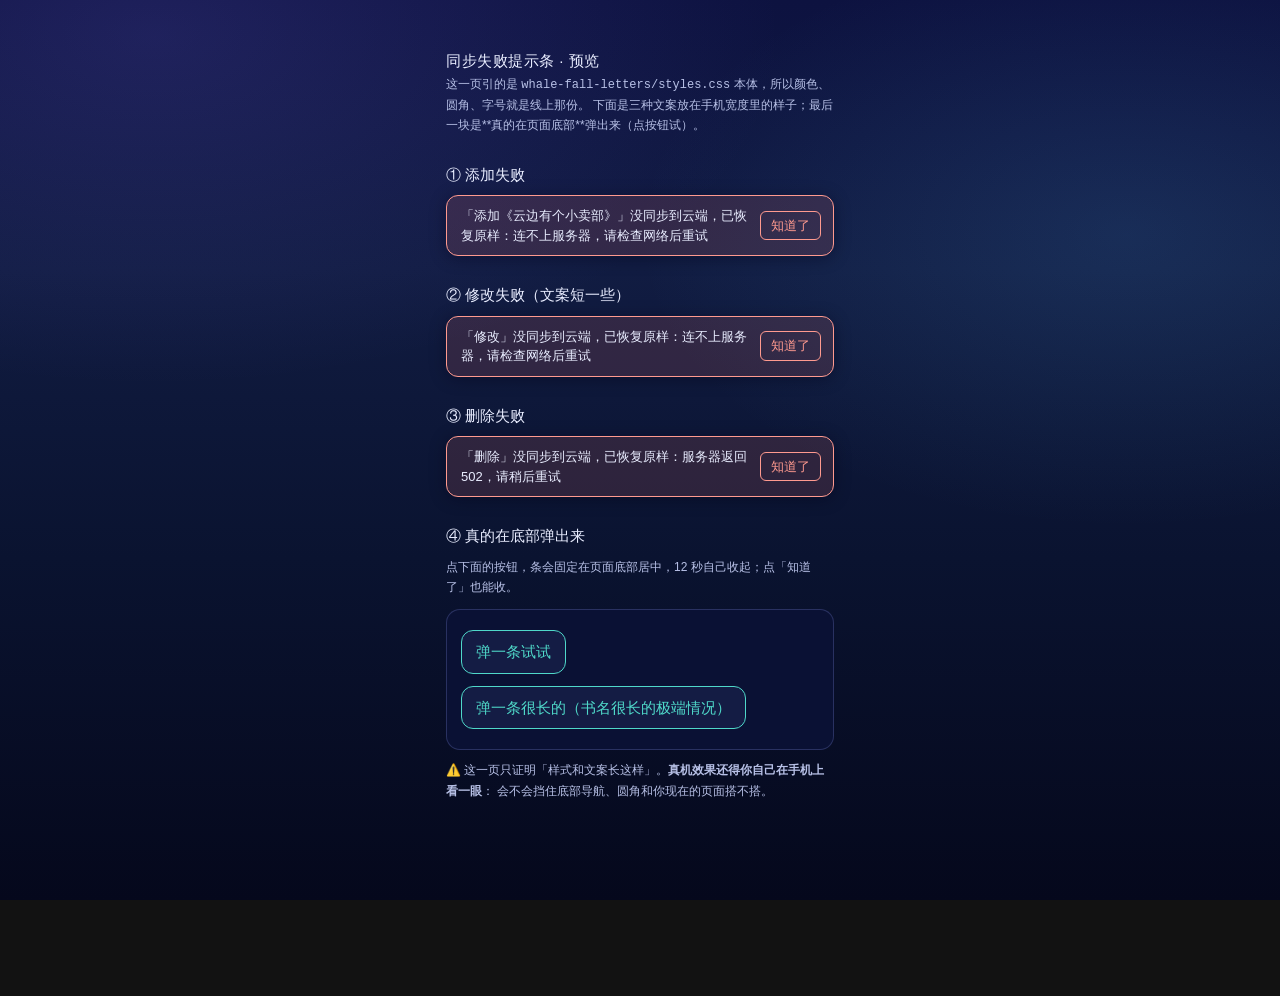
==== docs/banner-preview.html @ 512ee06f "Day 29｜同步失败要有界面提示：底部红条 + 三段文案 + 回滚后刷新列表 改了什么：sync.js 新增 showSyncError / hideSyncError（role=status、ar" ====
<!DOCTYPE html>
<html lang="zh-CN">
<head>
<meta charset="UTF-8">
<meta name="viewport" content="width=device-width, initial-scale=1">
<title>同步失败提示条 · 预览（用真 styles.css）</title>
<!-- 直接引仓库里的真样式，不是复制的副本，所以看到的就是线上那个样子 -->
<link rel="stylesheet" href="../styles.css">
<style>
  /* 只为本预览页服务的排版，不进仓库 */
  .preview-wrap { max-width: 420px; margin: 0 auto; padding: 20px 16px 120px; }
  .preview-h { font-size: 15px; font-weight: 500; margin: 26px 0 8px; color: var(--ink); }
  .preview-note { font-size: 12px; color: var(--ink-soft); line-height: 1.7; margin: 0 0 12px; }
  .demo-btn {
    display: inline-block; margin: 6px 8px 6px 0; padding: 8px 14px;
    border: 1px solid var(--accent); border-radius: var(--radius);
    background: var(--card); color: var(--accent); font: inherit; cursor: pointer;
  }
  .phone-frame {
    border: 1px solid var(--line); border-radius: 14px; background: var(--paper);
    padding: 14px; margin-bottom: 10px;
  }
  /* 三条不同状态的条一起摆出来，方便一眼比对 */
  .stack .sync-banner { position: static; transform: none; margin-bottom: 10px; max-width: none; }
</style>
</head>
<body>

<div class="preview-wrap">
  <h1 style="font-size:15px;font-weight:500;color:var(--ink)">同步失败提示条 · 预览</h1>
  <p class="preview-note">
    这一页引的是 <code>whale-fall-letters/styles.css</code> 本体，所以颜色、圆角、字号就是线上那份。
    下面是三种文案放在手机宽度里的样子；最后一块是**真的在页面底部**弹出来（点按钮试）。
  </p>

  <div class="preview-h">① 添加失败</div>
  <div class="stack">
    <div class="sync-banner" role="status">
      <span class="sync-banner-text">「添加《云边有个小卖部》」没同步到云端，已恢复原样：连不上服务器，请检查网络后重试</span>
      <button type="button" class="sync-banner-close">知道了</button>
    </div>
  </div>

  <div class="preview-h">② 修改失败（文案短一些）</div>
  <div class="stack">
    <div class="sync-banner" role="status">
      <span class="sync-banner-text">「修改」没同步到云端，已恢复原样：连不上服务器，请检查网络后重试</span>
      <button type="button" class="sync-banner-close">知道了</button>
    </div>
  </div>

  <div class="preview-h">③ 删除失败</div>
  <div class="stack">
    <div class="sync-banner" role="status">
      <span class="sync-banner-text">「删除」没同步到云端，已恢复原样：服务器返回 502，请稍后重试</span>
      <button type="button" class="sync-banner-close">知道了</button>
    </div>
  </div>

  <div class="preview-h">④ 真的在底部弹出来</div>
  <p class="preview-note">点下面的按钮，条会固定在页面底部居中，12 秒自己收起；点「知道了」也能收。</p>
  <div class="phone-frame">
    <button type="button" class="demo-btn" id="btn-show">弹一条试试</button>
    <button type="button" class="demo-btn" id="btn-show-long">弹一条很长的（书名很长的极端情况）</button>
  </div>
  <p class="preview-note">
    ⚠️ 这一页只证明「样式和文案长这样」。<strong>真机效果还得你自己在手机上看一眼</strong>：
    会不会挡住底部导航、圆角和你现在的页面搭不搭。
  </p>
</div>

<!-- 下面这段只是让 ④ 能真弹出来，逻辑和 sync.js 里的 showSyncError 一致 -->
<div class="sync-banner" id="live-banner" role="status" aria-live="polite" hidden>
  <span class="sync-banner-text" id="live-text"></span>
  <button type="button" class="sync-banner-close" id="live-close">知道了</button>
</div>

<script>
  var liveBanner = document.getElementById('live-banner');
  var liveText = document.getElementById('live-text');
  var timer = null;

  function show(msg) {
    liveText.textContent = msg;
    liveBanner.hidden = false;
    if (timer) clearTimeout(timer);
    timer = setTimeout(hide, 12000);
  }
  function hide() {
    liveBanner.hidden = true;
    if (timer) { clearTimeout(timer); timer = null; }
  }

  document.getElementById('live-close').addEventListener('click', hide);
  document.getElementById('btn-show').addEventListener('click', function () {
    show('「添加《三体》」没同步到云端，已恢复原样：连不上服务器，请检查网络后重试');
  });
  document.getElementById('btn-show-long').addEventListener('click', function () {
    show('「添加《献给阿尔吉侬的花束（纪念版·全译注本）》」没同步到云端，已恢复原样：连不上服务器，请检查网络后重试');
  });
</script>

</body>
</html>
---- styles.css ----
/* ============================================================================
 * styles.css —— 鲸落书简 全部样式
 *
 * 依据 docs/TECH_DESIGN.md 2.6：本项目只有四个文件，样式全在这里，不引外部资源。
 * 约束（TECH_DESIGN 2.10）：不用 CSS 框架、不用 CDN 字体、不用图标库
 * —— 所以图标一律用文字符号（如 ← ），字体只用系统自带。
 * ========================================================================== */

:root {
  --paper:      #f6f4f1;   /* 页面底色，偏暖的纸感 */
  --card:       #ffffff;
  --ink:        #22262b;   /* 主文字 */
  --ink-soft:   #5c6672;   /* 次要文字 */
  --ink-faint:  #5f6a76;   /* 更弱的说明文字（加深后 ≥4.5:1，原先 #8b95a1 只有 2.77） */
  --line:       #e4dfd8;   /* 分隔线 */
  --accent:     #1f6f6b;   /* 主色：墨绿 */
  --accent-dk:  #175450;
  --accent-bg:  #e8f2f1;
  --danger:     #b3261e;
  --danger-bg:  #fdecea;
  --success:    #1d6b34;
  --success-bg: #e9f6ee;
  --radius:     10px;
  --shadow:     0 1px 2px rgba(34, 38, 43, .06);
}

* { box-sizing: border-box; }

/* 视图切换靠 hidden 属性；必须加这条，否则 display:flex 会把它盖掉 */
[hidden] { display: none !important; }

/*
 * 说明：HTML 里两个 <section> 都带 class="view"，但这里故意**不给它写样式**。
 * 它是给 app.js 用的钩子（切换视图时统一 document.querySelectorAll('.view')
 * 然后设 hidden），不是给 CSS 用的。看到它没有样式规则，不是漏写。
 */

body {
  margin: 0;
  padding: 28px 20px 64px;
  background: var(--paper);
  color: var(--ink);
  font: 15px/1.7 -apple-system, BlinkMacSystemFont, "Segoe UI",
        "Microsoft YaHei", "PingFang SC", "Hiragino Sans GB", sans-serif;
}

.wrap { max-width: 900px; margin: 0 auto; }

h1 { font-size: 24px; margin: 0; letter-spacing: .5px; }
h2 { font-size: 21px; margin: 0 0 6px; }
h3 { font-size: 15px; margin: 0; }

.muted { color: var(--ink-soft); margin: 0; }
.sub { font-size: 13px; margin-top: 2px; }

/* ---------------------------------------------------------------- 顶栏 */

.topbar {
  display: flex; align-items: center; justify-content: space-between;
  gap: 14px; flex-wrap: wrap; margin-bottom: 18px;
}
.topbar-actions { display: flex; gap: 8px; }

/* ---------------------------------------------------------------- 按钮 */

.btn {
  font: inherit; font-size: 14px; cursor: pointer;
  padding: 7px 14px; border-radius: 8px;
  border: 1px solid var(--line); background: var(--card); color: var(--ink);
  transition: background .12s, border-color .12s;
}
.btn:hover { background: #f1efec; }

.btn-primary {
  background: var(--accent); border-color: var(--accent); color: #fff;
}
.btn-primary:hover { background: var(--accent-dk); border-color: var(--accent-dk); }

.btn-ghost { border-color: transparent; background: transparent; color: var(--ink-soft); }
.btn-ghost:hover { background: #ece9e5; color: var(--ink); }

.btn-danger { color: var(--danger); border-color: #eccac6; background: #fff; }
.btn-danger:hover { background: var(--danger-bg); }

/* 「已保存」的瞬时反馈（Day 14 用户测试）：
   原来点「保存进度」只有下面的百分比/进度条在变，按钮本身毫无反应，
   第一次用的人盯着按钮看，以为没保存上。这里让按钮自己回一句，1.5 秒后由 JS 恢复。 */
.btn.is-saved {
  background: var(--success); border-color: var(--success); color: #fff;
}

/* 键盘焦点可见（Tab 键导航时）：与 home.css 的重试按钮同一套规则 */
.btn:focus-visible,
.filter:focus-visible {
  outline: 2px solid var(--accent);
  outline-offset: 2px;
}

.btn-row { display: flex; gap: 8px; }

/* 小号按钮：用在笔记条目里 */
.btn-sm { padding: 3px 10px; font-size: 13px; border-radius: 6px; }

/* ---------------------------------------------------------------- 筛选项 */

.filters { display: flex; gap: 6px; margin-bottom: 18px; flex-wrap: wrap; }
.filter {
  font: inherit; font-size: 14px; cursor: pointer;
  padding: 5px 14px; border-radius: 999px;
  border: 1px solid var(--line); background: var(--card); color: var(--ink-soft);
}
.filter:hover { background: #f1efec; }
.filter.is-active {
  background: var(--accent-bg); border-color: var(--accent); color: var(--accent-dk);
  font-weight: 600;
}

/* ---------------------------------------------------------------- 书单卡片列表 */

.book-list {
  display: grid; gap: 12px;
  grid-template-columns: repeat(auto-fill, minmax(280px, 1fr));
}

.book-card {
  display: flex; gap: 14px; align-items: flex-start;
  padding: 14px; cursor: pointer;
  background: var(--card); border: 1px solid var(--line);
  border-radius: var(--radius); box-shadow: var(--shadow);
  transition: border-color .12s, transform .12s;
}
.book-card:hover { border-color: #cfc8bf; transform: translateY(-1px); }

.book-card-body { min-width: 0; flex: 1; }

.book-title {
  font-size: 16px; font-weight: 600; margin: 0 0 2px;
  overflow-wrap: anywhere;
}
.book-author { font-size: 13px; color: var(--ink-soft); margin: 0 0 8px; }

/* ---------------------------------------------------------------- 封面与首字占位 */

.cover {
  flex: none; overflow: hidden;
  width: 72px; height: 100px; border-radius: 6px;
  display: flex; align-items: center; justify-content: center;
  font-size: 30px; font-weight: 600; color: #fff;
  background: linear-gradient(145deg, #3a7a76, #1f6f6b);   /* 浅端加深过：白字对比 3.76 → 4.97 */
  user-select: none;
}
.cover img { width: 100%; height: 100%; object-fit: cover; display: block; }

.cover-lg { width: 132px; height: 186px; font-size: 54px; border-radius: 8px; }

/* ------------------------------------------------------------ 悬停三件套（Day 11 Step 4） */

/* 封面 3D 翻转：外层给透视，内层负责转，背面预先反转到后面藏着 */
.flip-wrap { flex: none; perspective: 560px; }
.flip-inner {
  position: relative; width: 100%; height: 100%;
  transform-style: preserve-3d;
  transition: transform .45s cubic-bezier(.2, .7, .3, 1);
}
.flip-wrap .cover { backface-visibility: hidden; }

/* 触屏上 :hover 会「粘住」，所以只在真有鼠标的设备上启用悬停翻转 */
@media (hover: hover) {
  .flip-wrap:hover .flip-inner { transform: rotateY(180deg); }
}
.flip-wrap.is-flipped .flip-inner { transform: rotateY(180deg); }

@media (prefers-reduced-motion: reduce) {
  .flip-inner { transition: none; }
}

.cover-back {
  position: absolute; inset: 0;
  border-radius: 6px;                     /* 实际值由 JS 按原封面同步 */
  transform: rotateY(180deg); backface-visibility: hidden;
  display: flex; flex-direction: column; align-items: center; justify-content: center;
  gap: 3px; padding: 5px; overflow: hidden;
  background: #04342C;
}
.cover-back-label { font-size: 10px; line-height: 1; color: #9FE1CB; margin-bottom: 2px; }
.cover-back-chip {
  font-size: 10px; line-height: 1.25; color: #E1F5EE;
  background: rgba(225, 245, 238, .14);
  border-radius: 4px; padding: 1px 4px;
  max-width: 100%; word-break: break-all; text-align: center;
}
.cover-back-chip.is-none { color: #7FB3A4; background: none; }

/* 兜底：万一某处封面比 60px 还窄，放不下标题就只留关键词、字号再收一点 */
.flip-wrap.is-tiny .cover-back-label { display: none; }
.flip-wrap.is-tiny .cover-back-chip { font-size: 9px; padding: 1px 3px; }

/* 论坛帖子卡片：背面只放最热的那 1 条关键词，空间够，字号放大到看得清 */
.flip-wrap.is-single .cover-back-chip { font-size: 12px; padding: 3px 6px; }

/* 悬停资料浮层：固定定位挂在 body 上，不会被卡片的 overflow 切掉半截 */
.hover-tip {
  position: fixed; z-index: 45;          /* 高于导航栏(40)，低于弹窗(50) */
  min-width: 160px; max-width: 320px;    /* 简介从 20 来字扩到近百字，宽一点少折行 */
  padding: 10px 12px;
  background: var(--card); border: 1px solid var(--line);
  border-radius: 10px;
  box-shadow: 0 6px 20px rgba(30, 26, 22, .12);
}
.hover-tip-head { margin: 0 0 4px; font-size: 11px; color: var(--ink-soft); }
.hover-tip-body { margin: 0; font-size: 13px; line-height: 1.6; color: var(--ink); }
.hover-tip-works { margin: 6px 0 0; font-size: 12px; color: var(--ink-soft); }
.hover-tip-highlight { margin: 6px 0 0; font-size: 12px; color: var(--accent-dk); }
.hover-tip-none { margin: 0; font-size: 12px; color: var(--ink-soft); }

/* ---------------------------------------------------------------- 状态标签 */

.badge {
  display: inline-block; font-size: 12px; line-height: 1.6;
  padding: 1px 9px; border-radius: 999px; border: 1px solid;
}
.badge-want     { color: #7a6a4f; background: #f6f0e4; border-color: #e6dcc8; }
.badge-reading  { color: var(--accent-dk); background: var(--accent-bg); border-color: #cfe3e1; }
.badge-finished { color: #2f6b3a; background: #e9f4ea; border-color: #cfe4d2; }

/* ---------------------------------------------------------------- 进度条 */

.progress-line { font-size: 13px; color: var(--ink-soft); margin: 8px 0 0; }

.bar { height: 5px; border-radius: 999px; background: #eae6e1; margin-top: 6px; overflow: hidden; }
.bar-fill { height: 100%; background: var(--accent); border-radius: 999px; }

/* ---------------------------------------------------------------- 空状态 */

.empty {
  padding: 54px 24px; text-align: center;
  background: var(--card); border: 1px dashed #d9d3cb; border-radius: var(--radius);
}

/* ---------------------------------------------------------------- 加载态（Day 13）
   本机读数据是瞬时完成的，根本来不及「加载」。这里用一段约 300ms 的占位
   把「加载中」演出来，好在页面上真的看见这一态。
   接上后端后：换掉 app.js 里 showSkeleton 的调用即可，其余样式照用。 */
.skeleton-card {
  display: flex; gap: 14px; align-items: flex-start;
  padding: 14px;
  background: var(--card); border: 1px solid var(--line);
  border-radius: var(--radius); box-shadow: var(--shadow);
}
.skeleton-block {
  background: linear-gradient(90deg, #ece8e2 25%, #f7f5f2 50%, #ece8e2 75%);
  background-size: 200% 100%;
  border-radius: 6px;
  animation: skeleton-sweep 1.2s ease-in-out infinite;
}
.skeleton-cover { width: 72px; height: 100px; flex: none; }
.skeleton-body { flex: 1; min-width: 0; padding-top: 8px; }
.skeleton-line { height: 14px; margin-bottom: 10px; }
.skeleton-line.is-wide { width: 62%; }
.skeleton-line.is-narrow { width: 38%; }
/* 说明小字：在网格容器里横跨整行，在普通容器里也占满一行 */
.skeleton-note {
  grid-column: 1 / -1; flex: 1 0 100%;
  margin: 0; padding: 4px 0;
  color: var(--ink-faint); font-size: 13px;
}
@keyframes skeleton-sweep {
  0% { background-position: 200% 0; }
  100% { background-position: -200% 0; }
}
@media (prefers-reduced-motion: reduce) {
  .skeleton-block { animation: none; }
}
.empty-title { font-size: 17px; font-weight: 600; margin: 0 0 4px; }
.empty .btn { margin-top: 16px; }

/* ---------------------------------------------------------------- 出错提示条 */

.app-error {
  max-width: 900px; margin: 0 auto 16px;
  padding: 11px 16px; border-radius: var(--radius);
  background: var(--danger-bg); border: 1px solid #eccac6; color: #8c1d18;
  font-size: 14px;
}

/* 成功提示条（注册/登录成功等正向反馈） */
.app-success {
  max-width: 900px; margin: 0 auto 16px;
  padding: 11px 16px; border-radius: var(--radius);
  background: var(--success-bg); border: 1px solid #b8dcc4; color: var(--success);
  font-size: 14px;
}

/* ---------------------------------------------------------------- 卡片盒子（详情页用）*/

.box {
  background: var(--card); border: 1px solid var(--line);
  border-radius: var(--radius); box-shadow: var(--shadow);
  padding: 18px; margin-top: 16px;
}
.box-head {
  display: flex; align-items: center; justify-content: space-between;
  gap: 12px; flex-wrap: wrap; margin-bottom: 12px;
}
.box-title { font-weight: 600; }

/* ---------------------------------------------------------------- 详情页头部 */

.detail-head { display: flex; gap: 20px; align-items: flex-start; flex-wrap: wrap; }
.detail-meta { min-width: 0; flex: 1; }
.detail-meta h2 { overflow-wrap: anywhere; }

.status-switch { display: flex; gap: 6px; margin-top: 12px; flex-wrap: wrap; }
.status-switch .btn.is-active {
  background: var(--accent-bg); border-color: var(--accent);
  color: var(--accent-dk); font-weight: 600;
}

/* ---------------------------------------------------------------- 进度录入 */

.progress-view { font-size: 15px; margin: 10px 0 14px; }
.progress-view strong { font-size: 21px; }
.progress-form { display: flex; align-items: center; gap: 10px; flex-wrap: wrap; }
.progress-form .bar { width: 100%; margin-top: 2px; }

.field-inline { display: inline-flex; align-items: center; gap: 6px; font-size: 14px; color: var(--ink-soft); }

input[type="text"], input[type="number"], textarea {
  font: inherit; font-size: 14px; color: var(--ink);
  padding: 6px 9px; border: 1px solid var(--line); border-radius: 7px;
  background: #fff;
}
input[type="number"] { width: 84px; }
input:focus, textarea:focus { outline: 2px solid #cfe3e1; outline-offset: 0; border-color: var(--accent); }
textarea { width: 100%; resize: vertical; }

/* ---------------------------------------------------------------- 笔记 */

.note-editor { margin-bottom: 16px; padding-bottom: 16px; border-bottom: 1px solid var(--line); }
.note-editor-foot {
  display: flex; align-items: center; justify-content: space-between;
  gap: 12px; margin-top: 10px; flex-wrap: wrap;
}

.note-list { list-style: none; margin: 0; padding: 0; }
.note-item { padding: 13px 0; border-top: 1px solid var(--line); }
.note-item:first-child { border-top: none; }
.note-body { margin: 0 0 8px; white-space: pre-wrap; overflow-wrap: anywhere; }
.note-foot { display: flex; align-items: center; justify-content: space-between; gap: 12px; flex-wrap: wrap; }
.note-meta { font-size: 12px; color: var(--ink-faint); }

/* ---------------------------------------------------------------- 弹窗 */

.modal {
  position: fixed; inset: 0; z-index: 50;
  display: flex; align-items: center; justify-content: center;
  padding: 20px; background: rgba(34, 38, 43, .45);
}
.modal-card {
  width: 100%; max-width: 420px; max-height: 88vh; overflow: auto;
  background: var(--card); border-radius: 12px; padding: 22px;
  box-shadow: 0 10px 34px rgba(34, 38, 43, .22);
}
.modal-card h2 { margin-bottom: 16px; }

.field { display: block; margin-bottom: 14px; font-size: 14px; color: var(--ink-soft); }
.field input { display: block; width: 100%; margin-top: 6px; }
.field textarea { display: block; width: 100%; margin-top: 6px; }
.req { color: var(--danger); }

.form-error {
  margin: 0 0 14px; padding: 9px 12px; font-size: 13px;
  background: var(--danger-bg); border: 1px solid #eccac6;
  border-radius: 7px; color: #8c1d18;
}

.modal-foot { display: flex; justify-content: flex-end; gap: 8px; margin-top: 20px; }

/* ---------------------------------------------------------------- 窄屏 */

@media (max-width: 560px) {
  body { padding: 18px 14px 48px; }
  .book-list { grid-template-columns: 1fr; }
  .cover-lg { width: 96px; height: 136px; font-size: 40px; }
  h1 { font-size: 20px; }
}

/* home.css 的窄屏断点与这里保持一致（同为 560px），两个页面行为统一 */

/* ============================================================================
 * Day 11 新增：社区导航栏 + 论坛 / 私信 / 登录 / 我的（COMMUNITY_DESIGN.md）
 * ========================================================================== */

/* ---------------------------------------------------------------- 全局导航栏 */

.site-nav {
  position: sticky; top: 0; z-index: 40;
  background: var(--card);
  border-bottom: 1px solid var(--line);
  margin-bottom: 20px;
}
.site-nav-inner {
  max-width: 900px; margin: 0 auto;
  display: flex; align-items: center; gap: 18px;
  padding: 10px 20px; flex-wrap: wrap;
}
.site-brand {
  display: inline-flex; align-items: center; gap: 8px;
  text-decoration: none; color: var(--ink); font-weight: 600;
}
.site-brand-mark {
  width: 30px; height: 30px; border-radius: 8px;
  background: linear-gradient(145deg, #3a7a76, #1f6f6b);
  color: #fff; display: inline-flex; align-items: center; justify-content: center;
  font-size: 16px;
}
.site-brand-text { font-size: 16px; letter-spacing: .5px; }

.site-nav-links { display: flex; gap: 4px; flex: 1; }
.site-nav-link {
  font: inherit; font-size: 14px; cursor: pointer;
  padding: 6px 14px; border-radius: 8px;
  border: none; background: transparent; color: var(--ink-soft);
}
.site-nav-link:hover { background: #f1efec; color: var(--ink); }
.site-nav-link.is-active { background: var(--accent-bg); color: var(--accent-dk); font-weight: 600; }

/* 导航栏「私信」上的未读数字。没登录 / 没有未读时整颗隐藏 */
.nav-badge {
  display: inline-block; min-width: 16px; height: 16px; padding: 0 4px;
  margin-left: 4px; border-radius: 8px;
  background: var(--danger); color: #fff;
  font-size: 10px; font-weight: 600; line-height: 16px; text-align: center;
  vertical-align: 1px;
}
.nav-badge[hidden] { display: none; }

.site-nav-auth { display: flex; align-items: center; gap: 8px; }
/* nav-user 现在是 <button>，要重置按钮默认样式并加上可点击手感 */
.nav-user {
  display: flex; align-items: center; gap: 8px;
  font: inherit; cursor: pointer;
  padding: 4px 10px; border-radius: 8px;
  border: none; background: transparent;
}
.nav-user:hover { background: #f1efec; }
.nav-user-name { font-size: 14px; color: var(--ink-soft); }

/* ---------------------------------------------------------------- 头像 */

.avatar {
  display: inline-flex; align-items: center; justify-content: center;
  width: 36px; height: 36px; border-radius: 50%;
  background: var(--accent-bg); color: var(--accent-dk);
  font-weight: 600; font-size: 15px; flex: none;
}
.avatar-sm { width: 28px; height: 28px; font-size: 13px; }
.avatar-lg { width: 56px; height: 56px; font-size: 24px; }
.avatar img { width: 100%; height: 100%; object-fit: cover; border-radius: 50%; display: block; }

/* 头像选择器（注册页） */
.avatar-picker { margin: -6px 0 16px; }
.avatar-picker-row { display: flex; align-items: center; gap: 14px; margin-bottom: 10px; }
.avatar-picker-colors { display: flex; gap: 8px; flex-wrap: wrap; }
.avatar-swatch {
  width: 30px; height: 30px; border-radius: 50%; cursor: pointer;
  border: 2px solid transparent; padding: 0;
  transition: transform .1s, border-color .1s;
}
.avatar-swatch:hover { transform: scale(1.1); }
.avatar-swatch.is-active { border-color: var(--ink); }
.avatar-picker .btn { margin-right: 8px; }

/* ---------------------------------------------------------------- 热门排行 */

.hot-box { margin-top: 0; }
.hot-tabs { display: flex; gap: 6px; }
.hot-list { list-style: none; margin: 0; padding: 0; }
.hot-item {
  display: flex; align-items: center; gap: 14px;
  padding: 12px 0; border-top: 1px solid var(--line);
}
.hot-item:first-child { border-top: none; }
.hot-rank {
  width: 24px; text-align: center; font-size: 15px; font-weight: 600;
  color: var(--ink-soft); flex: none;
}
.hot-rank-top { color: var(--accent); }
/* Day 11 起与首页书卡统一成 72×100：原来的 44×60 放不下翻转关键词，字会挤成一团 */
.cover-sm { width: 72px; height: 100px; font-size: 30px; border-radius: 6px; }
.hot-body { min-width: 0; flex: 1; }
.hot-title { margin: 0; font-weight: 600; font-size: 15px; }
/* 作者名从「作者 · N 次讨论」里拆出来单独成元素，才有地方挂悬停资料 */
.hot-author { color: inherit; }
.hot-item:hover .hot-author { text-decoration: underline; }
.hot-go { flex: none; font-size: 13px; color: var(--accent); white-space: nowrap; }
.hot-item { cursor: pointer; }
.hot-item:hover .hot-go { text-decoration: underline; }

/* ---------------------------------------------------------------- 帖子流 */

.post-list { display: grid; gap: 12px; }
.post-card {
  display: flex; gap: 14px; align-items: flex-start;
  padding: 14px; cursor: pointer;
  background: var(--card); border: 1px solid var(--line);
  border-radius: var(--radius); box-shadow: var(--shadow);
  transition: border-color .12s, transform .12s;
}
.post-card:hover { border-color: #cfc8bf; transform: translateY(-1px); }
.post-card-body { min-width: 0; flex: 1; }
.post-title { margin: 0 0 2px; font-size: 16px; font-weight: 600; }
.post-meta { margin: 0 0 8px; font-size: 13px; color: var(--ink-soft); }
.post-excerpt {
  margin: 0 0 8px; font-size: 14px; color: var(--ink-soft);
  display: -webkit-box; -webkit-line-clamp: 2; -webkit-box-orient: vertical; overflow: hidden;
}
.post-foot { font-size: 13px; }

/* --------------------------------------------- 收藏按钮（Day 11 新增） */

/* 书名与收藏按钮同一行；窄屏挤不下时按钮换行，不撑破卡片 */
.post-title-row { display: flex; align-items: center; gap: 8px; flex-wrap: wrap; margin-bottom: 2px; }
/* 热门榜的书名行：同款布局，榜单更紧凑 */
.hot-title-row { display: flex; align-items: center; gap: 8px; flex-wrap: wrap; margin-bottom: 2px; }
.post-title-row .post-title { margin: 0; }

.fav-btn {
  display: inline-flex; align-items: center; gap: 5px; flex: none;
  padding: 3px 10px 3px 8px;
  font: inherit; font-size: 12px; line-height: 1.5;
  color: var(--ink-soft);
  background: var(--card);
  border: 1px solid var(--line);
  border-radius: 999px;
  cursor: pointer;
  transition: color .15s, border-color .15s, background-color .15s, transform .15s;
}
.fav-btn:hover:not(:disabled) {
  color: var(--ink); border-color: #cfc8bf; background: var(--paper);
  transform: translateY(-1px);
}
.fav-btn:focus-visible { outline: 2px solid var(--accent); outline-offset: 2px; }
.fav-btn:disabled { cursor: progress; opacity: .7; }

.fav-icon { width: 15px; height: 15px; flex: none; overflow: visible; }
.fav-star, .fav-orbit, .fav-dot { transform-box: fill-box; transform-origin: center; }
.fav-orbit { fill: none; stroke: currentColor; stroke-width: 1; stroke-dasharray: 2.6 3.2; opacity: .4; }
.fav-star  { fill: none; stroke: currentColor; stroke-width: 1.4; stroke-linejoin: round; }
.fav-dot   { fill: currentColor; opacity: 0; }

/* 悬停：星微微放大 —— 反馈落在鼠标所在的地方 */
.fav-btn:hover:not(:disabled) .fav-star { transform: scale(1.12); }

/* 处理中：轨道转起来、文字变「收藏中…」、按钮禁用（防重复点击） */
.fav-btn.is-busy .fav-orbit { animation: fav-spin .9s linear infinite; opacity: .7; }

/* 已收藏：星填金、轨道变实线并亮起轨道点 */
.fav-btn.is-on { color: #8a5a12; border-color: #e6c07a; background: #fdf6e8; }
.fav-btn.is-on .fav-star  { fill: #ef9f27; stroke: #9a6412; }
.fav-btn.is-on .fav-orbit { stroke-dasharray: none; opacity: .85; }
.fav-btn.is-on .fav-dot   { opacity: 1; }

/* 只在「刚收藏成功」那一次播弹一下；刷新列表不会再播（那会是假反馈） */
.fav-btn.is-just-on .fav-star { animation: fav-pop .34s ease-out; }

/* 已在书架但状态不是「想读」：虚线边、光标变问号，看着就不像能改的样子 */
.fav-btn.is-locked { border-style: dashed; cursor: help; }

@keyframes fav-spin { to { transform: rotate(360deg); } }
@keyframes fav-pop {
  0%   { transform: scale(.72); }
  62%  { transform: scale(1.2); }
  100% { transform: scale(1); }
}

@media (prefers-reduced-motion: reduce) {
  .fav-btn, .fav-star, .fav-orbit, .fav-dot { transition: none; animation: none; }
}

/* ---------------------------------------------------------------- 评论 */

.comment-list { list-style: none; margin: 0; padding: 0; }
.comment-item { padding: 13px 0; border-top: 1px solid var(--line); }
.comment-item:first-child { border-top: none; }
.comment-head { display: flex; align-items: baseline; gap: 10px; margin-bottom: 4px; }
.comment-name { font-weight: 600; font-size: 14px; }
.comment-body { margin: 0; white-space: pre-wrap; overflow-wrap: anywhere; }
.comment-editor { display: flex; gap: 8px; margin-top: 16px; align-items: flex-end; }
.comment-editor textarea { flex: 1; }

/* 评论点赞心心：白色描边心 + 数字，放在评论头部右端 */
.like-btn {
  display: inline-flex; align-items: center; gap: 4px; flex: none;
  align-self: center;          /* 头部其他元素按基线对齐，心心这一颗单独居中 */
  margin-left: auto;           /* 推到这一行的右端（不另起一行） */
  padding: 2px 7px 2px 6px;
  font: inherit; font-size: 12px; line-height: 1.6;
  color: var(--ink-soft);
  background: transparent;
  border: 1px solid transparent;
  border-radius: 999px;
  cursor: pointer;
  transition: color .15s, background-color .15s;
}
.like-btn:hover:not(:disabled) { color: var(--danger); background: var(--danger-bg); }
.like-btn:focus-visible { outline: 2px solid var(--accent); outline-offset: 2px; }
.like-btn:disabled { cursor: progress; }

.like-icon { width: 14px; height: 14px; flex: none; overflow: visible; }
.like-heart {
  fill: #ffffff; stroke: #7c8792; stroke-width: 1.5; stroke-linejoin: round;
  transform-box: fill-box; transform-origin: center;
  transition: fill .18s, stroke .18s;
}

/* 悬停：心微微放大 + 描边转红 —— 反馈落在鼠标所在的地方 */
.like-btn:hover:not(:disabled) .like-heart { transform: scale(1.12); stroke: var(--danger); }

/* 处理中：心轻轻脉动 + 按钮禁用（防重复点击），数字不动 */
.like-btn.is-busy { opacity: .6; }
.like-btn.is-busy .like-heart { animation: like-pulse .9s ease-in-out infinite; }

/* 已点赞：心填红、数字加重 */
.like-btn.is-liked { color: var(--danger); }
.like-btn.is-liked .like-heart { fill: #e0453c; stroke: var(--danger); }
.like-btn.is-liked .like-count { font-weight: 600; }

/* 只在「刚点赞成功」那一次播弹一下；刷新列表不会再播（那会是假反馈） */
.like-btn.is-just-liked .like-heart { animation: like-pop .36s ease-out; }

@keyframes like-pulse {
  0%, 100% { transform: scale(1); }
  50%      { transform: scale(.82); }
}
@keyframes like-pop {
  0%   { transform: scale(.6); }
  45%  { transform: scale(1.32); }
  70%  { transform: scale(.94); }
  100% { transform: scale(1); }
}

@media (prefers-reduced-motion: reduce) {
  .like-btn, .like-heart { transition: none; animation: none; }
}

/* ---------------------------------------------------------------- 私信 */

.conversation-list { display: flex; flex-direction: column; gap: 4px; }
.conversation-item {
  display: flex; align-items: center; gap: 12px;
  padding: 12px; cursor: pointer; border-radius: 8px;
}
.conversation-item:hover { background: #f1efec; }
.conversation-body { min-width: 0; flex: 1; }
.conversation-name { margin: 0; font-weight: 600; font-size: 15px; }
.conversation-body .muted { overflow: hidden; text-overflow: ellipsis; white-space: nowrap; }
/* 未读徽标：显示未读条数（不是纯红点，一眼看出有几条没读） */
.unread-dot {
  min-width: 18px; height: 18px; padding: 0 5px;
  border-radius: 9px; background: var(--danger); color: #fff;
  font-size: 11px; font-weight: 600; line-height: 18px; text-align: center;
  flex: none;
}
/* 点击处理中的那一行：不可再点，避免连点重复进同一个会话 */
.conversation-item.is-busy { opacity: .6; pointer-events: none; }

.chat-head { display: flex; align-items: center; gap: 12px; margin-bottom: 14px; }
.chat-log {
  display: flex; flex-direction: column; gap: 8px;
  max-height: 50vh; overflow: auto; padding: 4px 0;
}
.chat-msg {
  max-width: 72%; padding: 9px 13px; border-radius: 12px;
  font-size: 14px; white-space: pre-wrap; overflow-wrap: anywhere;
}
.chat-msg-peer { align-self: flex-start; background: #efebe6; }
.chat-msg-me { align-self: flex-end; background: var(--accent); color: #fff; }
.chat-input { display: flex; gap: 8px; margin-top: 14px; }
.chat-input input { flex: 1; }

/* ---------------------------------------------------------------- 登录 / 注册 */

.auth-card {
  max-width: 420px; margin: 40px auto 0;
  background: var(--card); border: 1px solid var(--line);
  border-radius: 12px; box-shadow: var(--shadow);
  padding: 24px;
}
.auth-card h2 { margin-bottom: 12px; }
.auth-tabs { display: flex; gap: 6px; margin-bottom: 18px; }
.auth-hint { margin-top: 14px; }

/* ---------------------------------------------------------------- 我的 */

.me-card { display: flex; flex-direction: column; align-items: center; gap: 10px; text-align: center; }
.me-card h2 { margin: 0; }
.me-card .btn { margin-top: 8px; }

/* 可点击的用户名（进个人主页） */
.user-link {
  color: var(--accent-dk); text-decoration: none; cursor: pointer;
}
.user-link:hover { text-decoration: underline; }

/* 可点击的头像（进个人主页） */
.avatar-link { cursor: pointer; }
.avatar-link:hover { box-shadow: 0 0 0 2px var(--accent-bg); }

/* 会话名 / 聊天标题可点进主页 */
.conversation-name.user-link { cursor: pointer; }
.chat-head .user-link { cursor: pointer; font-size: 16px; }

/* 简介编辑 */
.bio-wrap { width: 100%; }
.bio-text { margin: 0 0 4px; }
.bio-editor { width: 100%; text-align: left; }
.bio-editor textarea {
  width: 100%; box-sizing: border-box; padding: 10px 12px;
  border: 1px solid var(--line); border-radius: var(--radius);
  font: inherit; font-size: 14px; resize: vertical; background: var(--card);
}
.bio-editor-actions { display: flex; gap: 8px; justify-content: flex-end; margin-top: 8px; }

/* 书单（个人主页 / 我的） */
.shelves { display: flex; flex-direction: column; gap: 0; }
.shelf-row {
  display: flex; gap: 12px; align-items: baseline;
  padding: 10px 0; border-top: 1px solid var(--line);
}
.shelf-row:first-child { border-top: none; }
.shelf-label {
  flex: none; width: 64px; font-weight: 600; font-size: 14px; color: var(--ink);
}
.shelf-books { min-width: 0; flex: 1; font-size: 14px; color: var(--ink-soft); overflow-wrap: anywhere; }

/* 个人主页活动区里的评论来源 */
.comment-source {
  display: block; margin-top: 4px; font-size: 12px; color: var(--accent-dk);
}

/* ---------------------------------------------------------------- 窄屏（社区） */

@media (max-width: 560px) {
  .site-nav-inner { padding: 10px 14px; }
  .site-nav-links { order: 3; width: 100%; justify-content: space-around; }
  .site-nav-auth { margin-left: auto; }
}

/* ============================================================
   Day 17 · 接口数据（只读演示视图）
   表格用真库返回的数据，样式保持和站内卡片一致的暖纸感
   ============================================================ */

#view-api-demo .topbar {
  display: flex;
  align-items: flex-start;
  justify-content: space-between;
  gap: 12px;
  margin-bottom: 14px;
}

#api-demo-status { min-height: 1.7em; }
#api-demo-status.is-error { color: var(--danger); }  /* 错误行实测 5.95:1，达标 ≥4.5（--danger #b3261e 对 --paper #f6f4f1） */

.api-table {
  width: 100%;
  border-collapse: collapse;
  background: var(--card);
  border-radius: var(--radius);
  overflow: hidden;
  box-shadow: var(--shadow);
  font-size: 14px;
}

.api-table th,
.api-table td {
  border: 1px solid var(--line);
  padding: 9px 12px;
  text-align: left;
}

.api-table th {
  background: var(--success-bg);
  color: var(--ink);
  font-weight: 600;
  white-space: nowrap;
}

.api-table td { color: var(--ink-soft); }
.api-table td:first-child { color: var(--ink); font-weight: 500; }

@media (max-width: 560px) {
  .api-table th, .api-table td { padding: 7px 8px; font-size: 13px; }
}



/* ============================================================================
 * 星海鲸落主题（Day 20+ 视觉升级）
 * ----------------------------------------------------------------------------
 * 做法分三层，按顺序覆盖，不改动上面的原始规则：
 *   1) 重定义 :root 变量 —— 把「纸感浅色」翻成「星海深色」，全站自动跟随
 *   2) 定点补丁 —— 少数写死浅色 hex 的规则单独覆盖
 *   3) 新组件 —— 星海背景层 / 开场四幕 / 守护鲸面板 / 形态图鉴 / 数据卡 / 今日一句
 * 约束：零依赖、零图片（全 CSS + 内联 SVG）、双击 file:// 可用；
 *       尊重系统「减少动态效果」。
 * 对比度（WCAG 公式实算，正文阈 4.5:1）：
 *   主文字 15.77 / 次文字 10.24 / 弱文字 7.12 / 按钮深字 6.71（最差紫端）
 *   错误文字 10.43 / 成功文字 11.36 / 图鉴未解锁 5.93 / 已解锁 12.69 —— 全部达标
 * ========================================================================== */

:root {
  --paper:      #0a1134;                  /* 星海底色 */
  --card:       rgba(126, 140, 232, .09); /* 玻璃卡 */
  --ink:        #e9edff;                  /* 主文字：对 #0a1134 实测 15.77:1 */
  --ink-soft:   #b7c0e6;                  /* 次要文字：对底色 10.24:1、玻璃卡上 9.14:1 */
  --ink-faint:  #95a0c8;                  /* 弱文字：对底色 7.12:1、玻璃卡上 6.36:1 */
  --line:       rgba(152, 163, 255, .22);
  --accent:     #4fd8c9;                  /* 主色：青 */
  --accent-dk:  #9f8bff;                  /* 辅色：紫 */
  --accent-bg:  rgba(79, 216, 201, .15);
  --danger:     #ff9a8f;
  --danger-bg:  rgba(255, 122, 108, .14);
  --success:    #7ce8ae;
  --success-bg: rgba(110, 231, 168, .14);
  --radius:     12px;
  --shadow:     0 2px 16px rgba(2, 6, 24, .38);
  --star-1:     #4fd8c9;
  --star-2:     #55b8f5;
  --star-3:     #9f8bff;
  --gold:       #ffd166;                  /* 信笺的封蜡金 */
  --btn-ink:    #0d1030;                  /* 亮底按钮深字：对紫端 #9f8bff 6.71:1、对青端 #4fd8c9 10.58:1 */
}

body {
  background:
    radial-gradient(900px 500px at 12% 4%, rgba(124, 108, 240, .16), transparent 70%),
    radial-gradient(700px 420px at 88% 26%, rgba(80, 170, 235, .13), transparent 70%),
    linear-gradient(180deg, #0d1240 0%, #111c42 30%, #0a1330 62%, #05081c 100%);
  background-attachment: fixed;
  color: var(--ink);
}
.wrap { position: relative; z-index: 2; max-width: 960px; }

/* 标题渐变字 */
.topbar h1, h2 {
  background: linear-gradient(110deg, #eef2ff 10%, #8fd8ff 45%, #a08fff 80%);
  -webkit-background-clip: text; background-clip: text; color: transparent;
}

/* ---------------------------------------------------------------- 2 定点补丁 */
.btn { background: rgba(140, 150, 255, .06); border-color: var(--line); color: var(--ink); }
.btn:hover { background: rgba(140, 150, 255, .14); }
.btn-primary {
  background: linear-gradient(135deg, var(--star-1) 0%, var(--star-2) 50%, var(--star-3) 100%);
  border-color: transparent; color: var(--btn-ink); font-weight: 700;
  box-shadow: 0 0 16px rgba(140, 150, 255, .35);
}
.btn-primary:hover { box-shadow: 0 0 26px rgba(150, 160, 255, .55); transform: translateY(-1px); }
.btn-ghost { color: #b9c2f5; background: rgba(140, 150, 255, .06); }
.btn-ghost:hover { background: rgba(140, 150, 255, .15); color: var(--ink); }
.btn-danger { color: var(--danger); border-color: rgba(255, 154, 143, .38); background: rgba(255, 122, 108, .08); }
.filter { color: #a8b2dd; background: rgba(150, 160, 255, .06); border-color: rgba(150, 160, 255, .28); }
.filter:hover { background: rgba(150, 160, 255, .14); color: var(--ink); }
.filter.is-active {
  color: var(--btn-ink); font-weight: 700; border-color: transparent;
  background: linear-gradient(135deg, var(--star-1), var(--star-3));
  box-shadow: 0 0 14px rgba(140, 150, 255, .4);
}
.book-card, .post-card, .conversation-item, .auth-card, .me-card, .api-table {
  background: var(--card); border-color: var(--line); backdrop-filter: blur(6px);
}
.book-card:hover, .post-card:hover { border-color: rgba(170, 180, 255, .5); }
.book-cover { background: linear-gradient(145deg, #4a58c8, #2b3585); color: #eef2ff; }
.badge-want     { color: #ffe1a8; background: rgba(255, 209, 102, .14); border-color: rgba(255, 209, 102, .35); }
.badge-reading  { color: #b6f4ec; background: rgba(79, 216, 201, .16); border-color: rgba(79, 216, 201, .38); }
.bar { background: rgba(150, 160, 255, .18); }
.bar-fill { background: linear-gradient(90deg, var(--star-1), var(--star-3)); }
.skeleton, .skeleton-line { background: linear-gradient(90deg, rgba(150,160,255,.10) 25%, rgba(150,160,255,.20) 50%, rgba(150,160,255,.10) 75%); }
.app-error { background: var(--danger-bg); border-color: rgba(255, 154, 143, .4); color: #ffc9c2; }
.app-success { background: var(--success-bg); border-color: rgba(124, 232, 174, .4); color: #c2f5da; }
.field input, .field textarea, input, textarea, select { background: rgba(8, 14, 40, .6); color: var(--ink); border-color: var(--line); }
input:focus, textarea:focus { outline: 2px solid rgba(79, 216, 201, .45); border-color: var(--accent); }
input::placeholder, textarea::placeholder { color: var(--ink-faint); }
.site-nav { background: rgba(10, 14, 40, .72); backdrop-filter: blur(10px); border-bottom: 1px solid var(--line); }
.site-nav-link { color: #a8b2dd; }
.site-nav-link:hover { background: rgba(140, 150, 255, .12); color: var(--ink); }
.site-nav-link.is-active {
  color: var(--btn-ink); font-weight: 700; border-color: transparent;
  background: linear-gradient(135deg, var(--star-1), var(--star-2));
  box-shadow: 0 0 12px rgba(140, 150, 255, .4);
}
.site-brand-mark {
  background: linear-gradient(135deg, var(--star-1), var(--star-2) 50%, var(--star-3));
  color: var(--btn-ink); box-shadow: 0 0 14px rgba(140, 150, 255, .5);
}
.nav-user:hover { background: rgba(140, 150, 255, .12); }
.fav-btn.is-on { color: #ffe1a8; border-color: rgba(255, 209, 102, .45); background: rgba(255, 209, 102, .12); }
.fav-btn.is-on .fav-star { fill: var(--gold); stroke: #b58a2e; }
.chat-msg-peer { background: rgba(150, 160, 255, .12); }
.chat-msg-me { background: linear-gradient(135deg, var(--star-1), var(--star-2)); color: var(--btn-ink); }
.avatar { background: linear-gradient(145deg, #4a58c8, #2b3585); color: #eef2ff; }
.api-table th { background: rgba(150, 160, 255, .1); }
.api-table td, .api-table th { border-color: var(--line); }
.tabs, .auth-tabs { border-color: var(--line); }

/* ---------------------------------------------------------------- 3 新组件 */

/* 3.1 星海背景层（装饰，不参与交互） */
.starfield, .opening { position: fixed; inset: 0; overflow: hidden; pointer-events: none; }
.starfield { z-index: 0; }
.opening { z-index: 5; }

.nebula { position: absolute; border-radius: 50%; filter: blur(40px); }
.n1 { width: 520px; height: 380px; left: -8%; top: 6%;
  background: radial-gradient(ellipse, rgba(124,108,240,.18), rgba(124,108,240,0) 70%);
  animation: nebulaDrift 26s ease-in-out infinite; }
.n2 { width: 460px; height: 340px; right: -6%; top: 30%;
  background: radial-gradient(ellipse, rgba(80,170,235,.15), rgba(80,170,235,0) 70%);
  animation: nebulaDrift 32s ease-in-out infinite reverse; }
.n3 { width: 620px; height: 420px; left: 24%; bottom: -10%;
  background: radial-gradient(ellipse, rgba(150,120,255,.11), rgba(150,120,255,0) 70%);
  animation: nebulaDrift 38s ease-in-out infinite; animation-delay: -12s; }
@keyframes nebulaDrift { 0%,100% { transform: translate(0,0); } 50% { transform: translate(36px,-22px); } }

.ray { position: absolute; top: -10%; width: 130px; height: 75%;
  background: linear-gradient(180deg, rgba(165,185,255,.15), rgba(165,185,255,0) 80%);
  transform: skewX(-14deg); filter: blur(6px); animation: shimmer 7s ease-in-out infinite; }
.ray.r1 { left: 16%; } .ray.r2 { left: 44%; animation-delay: 2.2s; width: 190px; }
.ray.r3 { left: 74%; animation-delay: 4s; width: 100px; }
@keyframes shimmer { 0%,100% { opacity: .45; } 50% { opacity: .9; } }

.dot { position: absolute; border-radius: 50%; background: #cdd6ff; animation: twinkle 5s ease-in-out infinite; }
.dot.d1{width:3px;height:3px;left:8%;top:30%;} .dot.d2{width:2px;height:2px;left:22%;top:52%;animation-delay:1s;}
.dot.d3{width:3px;height:3px;left:33%;top:22%;animation-delay:2s;} .dot.d4{width:2px;height:2px;left:55%;top:44%;animation-delay:.6s;}
.dot.d5{width:3px;height:3px;left:66%;top:18%;animation-delay:1.6s;} .dot.d6{width:2px;height:2px;left:81%;top:36%;animation-delay:2.6s;}
.dot.d7{width:3px;height:3px;left:90%;top:56%;animation-delay:3.1s;} .dot.d8{width:2px;height:2px;left:13%;top:70%;animation-delay:2s;}
.dot.d9{width:2px;height:2px;left:40%;top:64%;animation-delay:.9s;background:#b9a8ff;}
.dot.d10{width:3px;height:3px;left:72%;top:66%;animation-delay:1.8s;background:#b9a8ff;}
.dot.d11{width:2px;height:2px;left:5%;top:46%;animation-delay:2.7s;}
.dot.d12{width:2px;height:2px;left:95%;top:24%;animation-delay:1.2s;background:#b9a8ff;}
.dot.d13{width:2px;height:2px;left:28%;top:38%;animation-delay:3.2s;}
.dot.d14{width:2px;height:2px;left:60%;top:70%;animation-delay:2.1s;background:#b9a8ff;}
@keyframes twinkle { 0%,100% { opacity: .15; } 50% { opacity: .85; } }

.bubble { position: absolute; border-radius: 50%; border: 1px solid rgba(150,165,255,.35);
  background: radial-gradient(circle at 32% 30%, rgba(255,255,255,.3), rgba(110,130,230,.08));
  animation: rise 10s linear infinite; }
.bubble.bb1{width:18px;height:18px;left:12%;bottom:-30px;animation-delay:0s;}
.bubble.bb2{width:10px;height:10px;left:18%;bottom:-30px;animation-delay:3.5s;}
.bubble.bb3{width:14px;height:14px;right:16%;bottom:-30px;animation-delay:1.8s;}
.bubble.bb4{width:8px;height:8px;right:24%;bottom:-30px;animation-delay:5.2s;}
.bubble.bb5{width:22px;height:22px;left:48%;bottom:-30px;animation-delay:7s;}
@keyframes rise { 0% { transform: translateY(0); opacity: 0; } 12% { opacity: .7; } 100% { transform: translateY(-108vh); opacity: 0; } }

/* 3.2 两侧小鲸群：7 条梯度编队，藏在内容层后 */
.mini { position: absolute; left: 100%; will-change: transform; }
.mini .bob { animation: miniBob 5.5s ease-in-out infinite; }
.mini svg { display: block; filter: drop-shadow(0 0 9px rgba(130,145,255,.42)); }
.mini.m1 { top: 14%; animation: miniL 58s linear -12s infinite; } .mini.m1 svg { opacity: .55; }
.mini.m2 { top: 44%; animation: miniL 64s linear -38s infinite; } .mini.m2 svg { opacity: .4; }
.mini.m3 { top: 70%; animation: miniL 48s linear -30s infinite; } .mini.m3 svg { opacity: .5; }
.mini.m4 { top: 86%; animation: miniL 38s linear -8s infinite; }  .mini.m4 svg { opacity: .45; }
.mini.m7 { top: 8%;  animation: miniL 34s linear -17s infinite; }  .mini.m7 svg { opacity: .4; }
.mini.m5 { top: 30%; left: -360px; animation: miniR 56s linear -20s infinite; }
.mini.m5 svg { transform: scaleX(-1); opacity: .5; }
.mini.m6 { top: 58%; left: -360px; animation: miniR 44s linear -4s infinite; }
.mini.m6 svg { transform: scaleX(-1); opacity: .45; }
@keyframes miniL { 0% { transform: translateX(0); } 100% { transform: translateX(calc(-100vw - 420px)); } }
@keyframes miniR { 0% { transform: translateX(0); } 100% { transform: translateX(calc(100vw + 360px)); } }
@keyframes miniBob { 0%,100% { transform: translateY(0) rotate(0deg); } 50% { transform: translateY(-12px) rotate(-2deg); } }

/* 3.3 上浮的信笺 */
.letter { position: absolute; animation: drift 16s ease-in-out infinite; opacity: .85; }
.letter.lt1 { left: 9%; bottom: 6%; }
.letter.lt2 { right: 11%; bottom: 10%; animation-delay: 5s; }
.letter.lt3 { right: 26%; bottom: 3%; animation-delay: 9s; }
@keyframes drift { 0%,100% { transform: translateY(0) rotate(-4deg); } 50% { transform: translateY(-30px) rotate(4deg); } }

/* 3.4 守护鲸面板 */
.guard { position: relative; overflow: hidden; margin: 0 0 18px; padding: 16px 22px;
  display: flex; align-items: center; gap: 18px; text-align: left;
  background: var(--card); border: 1px solid var(--line); border-radius: 18px; backdrop-filter: blur(6px); }
.g-deco { position: absolute; z-index: 1; pointer-events: none; }
.g-deco svg { display: block; }
.g-deco.d1 { right: 26%; top: 14%; opacity: .3; animation: gDrift 24s ease-in-out infinite; }
.g-deco.d2 { right: 6%; bottom: 8%; opacity: .22; animation: gDrift 32s ease-in-out infinite reverse; }
@keyframes gDrift { 0%,100% { transform: translate(0,0); } 50% { transform: translate(-30px, 12px); } }
.g-whale, .guard-info { position: relative; z-index: 2; }
.g-whale { flex: none; width: 400px; display: flex; flex-direction: column; align-items: center; gap: 8px; }
.g-canvas { position: relative; width: 400px; height: 112px; }
.g-canvas > * { position: absolute; top: 50%; }
.whale-line { left: 150px; transform: translate(-50%, -50%); display: none; }
.guard.sleep .whale-line { display: block; }
.whale-stage { left: 108px; display: block; transition: transform .7s cubic-bezier(.2,.7,.3,1), left .7s ease;
  transform: translate(-50%, -50%) scale(var(--s, 1)); transform-origin: 50% 50%; }
.guard.sleep .whale-stage { display: none; }
.guard.dual .whale-stage { left: 280px; }
.whale-stage2 { left: 280px; display: none; transition: transform .7s cubic-bezier(.2,.7,.3,1);
  transform: translate(-50%, -50%) scale(var(--s2, .72)); transform-origin: 50% 50%; }
.guard.dual .whale-stage2 { display: block; animation: whaleWake 1.1s ease-out both; }
@keyframes whaleWake {
  0% { opacity: 0; transform: translate(-50%, -50%) scale(.4); filter: blur(5px); }
  100% { opacity: 1; filter: blur(0); }
}
.stage-badge { display: inline-block; margin: 0 0 4px; padding: 4px 14px; border-radius: 999px;
  font-size: 12.5px; font-weight: 700; color: var(--btn-ink);
  background: linear-gradient(135deg, var(--star-1), var(--star-3));
  box-shadow: 0 0 14px rgba(140,150,255,.55); }
.guard-info h3 { font-size: 16px; color: var(--ink); margin-bottom: 5px; }
.guard-info p { font-size: 13.5px; color: var(--ink-soft); margin-bottom: 5px; }
.stage-count { font-size: 12.5px; color: var(--ink-faint); }

/* 鲸的游姿（面板内） */
.stage-svg .a-body { transform-box: fill-box; transform-origin: center; animation: aSwim 4s ease-in-out infinite; }
@keyframes aSwim { 0%,100% { transform: rotate(0deg) translateY(0); } 50% { transform: rotate(-2deg) translateY(-6px); } }
.stage-svg .a-tail { transform-box: fill-box; transform-origin: 0% 50%; animation: aTail 4s ease-in-out infinite; animation-delay: -.4s; }
@keyframes aTail { 0%,100% { transform: rotate(-8deg); } 50% { transform: rotate(9deg); } }
.a-star, .f-star, .w-star { animation: twinkle 3.2s ease-in-out infinite; }

/* 装备：默认隐藏，按形态显现 */
.gear, .gear2 { opacity: 0; transition: opacity .7s ease; }
.whale-stage.g-trail #g-trail, .whale-stage.g-armor #g-armor, .whale-stage.g-core #g-core,
.whale-stage.g-sats #g-sats, .whale-stage.g-flame #g-flame, .whale-stage.g-halo #g-halo { opacity: 1; }
.whale-stage2.g2-trail #g2-trail, .whale-stage2.g2-armor #g2-armor, .whale-stage2.g2-core #g2-core,
.whale-stage2.g2-sats #g2-sats, .whale-stage2.g2-flame #g2-flame, .whale-stage2.g2-halo #g2-halo,
.whale-stage2.g2-warp #g2-warp, .whale-stage2.g2-matrix #g2-matrix, .whale-stage2.g2-wings #g2-wings { opacity: 1; }
.core-pulse { transform-box: fill-box; transform-origin: center; animation: corePulse 1.6s ease-in-out infinite; }
@keyframes corePulse { 0%,100% { transform: scale(1); opacity: .95; } 50% { transform: scale(1.55); opacity: .45; } }
.sat-orbit { transform-box: view-box; transform-origin: 230px 100px; animation: orbitSpin 9s linear infinite; }
.halo-ring { transform-box: fill-box; transform-origin: center; animation: orbitSpin 22s linear infinite; }
.flame { transform-box: fill-box; transform-origin: 0% 50%; animation: flameFlick .35s ease-in-out infinite alternate; }
@keyframes flameFlick { from { transform: scaleX(.8); } to { transform: scaleX(1.3); } }
@keyframes orbitSpin { to { transform: rotate(360deg); } }

/* 3.5 数据小卡 + 今日一句 */
.stats { display: grid; grid-template-columns: repeat(3, 1fr); gap: 16px; margin: 22px 0 0; }
.stat { padding: 16px 18px; display: flex; align-items: center; gap: 12px;
  background: var(--card); border: 1px solid var(--line); border-radius: 14px; }
.s-ic { flex: none; width: 38px; height: 38px; border-radius: 11px; display: flex; align-items: center; justify-content: center; }
.s-ic.s1 { background: rgba(79,216,201,.15); } .s-ic.s2 { background: rgba(122,160,255,.16); } .s-ic.s3 { background: rgba(255,209,102,.14); }
.stat b { font-size: 19px; color: var(--ink); }
.stat span { display: block; font-size: 12.5px; color: var(--ink-soft); margin-top: 1px; }

.quote { margin: 16px 0 0; padding: 18px 24px; display: flex; align-items: center; gap: 16px;
  background: var(--card); border: 1px solid var(--line); border-radius: 16px; }
.q-ic { flex: none; width: 42px; height: 42px; border-radius: 12px; display: flex; align-items: center; justify-content: center;
  background: linear-gradient(135deg, var(--star-1), var(--star-3)); box-shadow: 0 0 14px rgba(140,150,255,.45); }
.q-txt b { font-size: 15px; color: var(--ink); }
.q-txt span { display: block; margin-top: 3px; font-size: 13px; color: var(--ink-soft); }

/* 3.6 形态图鉴（我的页） */
.codex { margin-top: 18px; padding: 20px 22px; text-align: left;
  background: var(--card); border: 1px solid var(--line); border-radius: 18px; }
.codex h3 { font-size: 16px; color: var(--ink); margin-bottom: 4px; }
.cx-sub { font-size: 12.5px; color: var(--ink-faint); margin: 0 0 14px; }
.cx-sub2 { margin-top: 12px; }
.cx-grid { display: grid; grid-template-columns: repeat(5, 1fr); gap: 10px; }
.cx-tile { border-radius: 12px; padding: 10px 6px; text-align: center; font-size: 12px; transition: .4s;
  background: rgba(140,150,255,.05); border: 1px solid rgba(150,160,255,.18); color: #8f9ac4; }
.cx-tile b { display: block; font-size: 14px; font-weight: 700; margin-bottom: 3px; }
.cx-tile.on { color: #e6eaff; background: rgba(140,150,255,.13); border-color: rgba(170,180,255,.45);
  box-shadow: 0 0 12px rgba(140,150,255,.22); }
.cx-tile.now { color: #fff; background: linear-gradient(135deg, rgba(79,216,201,.25), rgba(159,139,255,.32));
  border-color: rgba(205,215,255,.75); box-shadow: 0 0 18px rgba(150,160,255,.45); }

/* 3.7 开场四幕 */
.veil { position: absolute; inset: 0; opacity: 0;
  background: radial-gradient(circle at 50% 30%, rgba(200,205,255,.45), rgba(30,30,90,.26) 55%, rgba(5,8,28,0) 78%);
  animation: veilFlash .75s ease-out 3.55s both; }
@keyframes veilFlash { 0% { opacity: 0; } 28% { opacity: 1; } 100% { opacity: 0; } }
.shockwave { position: absolute; left: 50%; top: 34%; width: 120px; height: 120px; margin: -60px 0 0 -60px; border-radius: 50%;
  border: 3px solid rgba(205,210,255,.9);
  box-shadow: 0 0 40px rgba(150,160,255,.7), inset 0 0 30px rgba(150,160,255,.5);
  animation: shock .85s cubic-bezier(.16,.8,.3,1) 3.52s both; }
.shockwave.s2 { animation-delay: 3.64s; border-width: 2px; }
@keyframes shock { 0% { transform: scale(.15); opacity: 1; } 100% { transform: scale(6.5); opacity: 0; } }
.burst { position: absolute; left: 50%; top: 34%; width: 480px; height: 480px; margin: -240px 0 0 -240px; opacity: 0;
  background: repeating-conic-gradient(rgba(215,218,255,.5) 0deg 1.6deg, transparent 1.6deg 9deg);
  -webkit-mask-image: radial-gradient(circle, transparent 26%, #000 34%, transparent 72%);
  mask-image: radial-gradient(circle, transparent 26%, #000 34%, transparent 72%);
  animation: burstSpin .8s ease-out 3.52s both; }
@keyframes burstSpin { 0% { transform: rotate(-18deg) scale(.5); opacity: .85; } 100% { transform: rotate(14deg) scale(1.6); opacity: 0; } }
.spray i { position: absolute; display: block; border-radius: 50%; opacity: 0;
  background: radial-gradient(circle at 34% 30%, #ffffff, #b9c8ff 75%);
  box-shadow: 0 0 8px rgba(200,210,255,.9); animation: sprayFall 1.1s ease-in 3.55s both; }
.spray .sp1{ left:34%; top:12%; width:6px; height:6px; } .spray .sp2{ left:44%; top:6%; width:4px; height:4px; animation-delay:.12s; }
.spray .sp3{ left:56%; top:10%; width:7px; height:7px; animation-delay:.06s; } .spray .sp4{ left:64%; top:16%; width:4px; height:4px; animation-delay:.2s; }
.spray .sp5{ left:26%; top:18%; width:5px; height:5px; animation-delay:.28s; } .spray .sp6{ left:50%; top:20%; width:5px; height:5px; animation-delay:.34s; }
@keyframes sprayFall { 0% { transform: translateY(-30px); opacity: 0; } 18% { opacity: .95; } 100% { transform: translateY(46vh); opacity: 0; } }
.ripple { position: absolute; left: 50%; top: 16%; width: 60px; height: 18px; margin: -9px 0 0 -30px; border-radius: 50%;
  border: 2px solid rgba(185,195,255,.55); opacity: 0; animation: rippleOut 1.8s ease-out both; }
.ripple.rp1 { animation-delay: .35s; } .ripple.rp2 { animation-delay: 1.5s; } .ripple.rp3 { animation-delay: 2.6s; }
@keyframes rippleOut { 0% { transform: scale(.3); opacity: .85; } 100% { transform: scale(3.6); opacity: 0; } }
.arc-ring { position: absolute; left: 50%; top: 30%; width: 420px; height: 420px; margin: -210px 0 0 -210px; border-radius: 50%;
  animation: arcLife 4.8s linear .25s both; }
.arc-ring svg { animation: orbitSpin 14s linear infinite; }
.arc-ring.a2 { width: 560px; height: 560px; margin: -280px 0 0 -280px; top: 34%; }
.arc-ring.a2 svg { animation-direction: reverse; animation-duration: 22s; }
@keyframes arcLife { 0% { opacity: 0; } 25% { opacity: .5; } 75% { opacity: .35; } 100% { opacity: 0; } }
.whale-front { position: absolute; left: 50%; top: 16%; width: 300px; margin-left: -150px; margin-top: -190px;
  transform: scale(.03); animation: approach 4.2s linear .25s both; filter: drop-shadow(0 0 34px rgba(120,135,255,.4)); }
@keyframes approach {
  0% { transform: scale(.03) translateY(3.2vh); opacity: 0; filter: blur(2px) brightness(1.5); }
  7% { opacity: 1; }
  30% { transform: scale(.12) translateY(2.6vh); filter: blur(1.2px) brightness(1.3); }
  55% { transform: scale(.38) translateY(1.8vh); filter: blur(.5px) brightness(1.15); }
  75% { transform: scale(1.05) translateY(.8vh); filter: blur(0) brightness(1.05); }
  88% { transform: scale(2.3) translateY(-.5vh); filter: brightness(1.02); }
  100% { transform: scale(4.8) translateY(-9vh); opacity: 0; filter: blur(8px) brightness(1.3); }
}
.perf { position: absolute; inset: 0; }
.p-jump { position: absolute; left: var(--x); top: 82vh; margin-left: -46px; margin-top: -30px; opacity: 0;
  animation: perfArc 3.2s cubic-bezier(.3,.4,.5,1) var(--d) both; }
@keyframes perfArc {
  0% { transform: translate(0,0) scale(.5) rotate(26deg); opacity: 0; }
  8% { opacity: 1; }
  38% { transform: translate(3.5vw, calc(-1 * var(--h))) scale(.9) rotate(-6deg); }
  72% { transform: translate(7vw, calc(-.45 * var(--h))) scale(.85) rotate(-14deg); }
  94% { transform: translate(9vw, 0) scale(.78) rotate(-22deg); }
  100% { transform: translate(9.5vw, 0) scale(.78) rotate(-22deg); opacity: 0; }
}
.p-whale, .p-slip { position: absolute; left: 50%; top: 50%; transform: translate(-50%, -50%); }
.p-jump .p-whale svg { display: block; transform: scaleX(-1); }
.p-whale { animation: pWhaleFade 3.2s linear var(--d) both; }
@keyframes pWhaleFade { 0%, 38% { opacity: 1; } 50%, 100% { opacity: 0; } }
.p-slip { width: 54px; height: 98px; border-radius: 12px;
  background: repeating-linear-gradient(180deg, rgba(10,14,50,.35) 0 2px, transparent 2px 24px),
    linear-gradient(90deg, #2b2560 0%, #4a3fa0 40%, #7a6ce0 50%, #4a3fa0 60%, #2b2560 100%);
  border: 2px solid rgba(190,200,255,.55);
  box-shadow: 0 0 20px rgba(140,150,255,.6), inset 0 3px 6px rgba(255,255,255,.25);
  display: flex; align-items: center; justify-content: center;
  animation: pSlipFade 3.2s linear var(--d) both; }
.p-slip span { color: var(--gold); font-weight: 800; font-size: 30px;
  text-shadow: 0 0 14px rgba(255,209,102,.75), 0 0 4px rgba(0,0,0,.4); }
@keyframes pSlipFade { 0%, 40% { opacity: 0; } 52%, 90% { opacity: 1; } 97%, 100% { opacity: 0; } }
.p-splash { position: absolute; left: var(--x); top: 82vh; }
.p-splash i { position: absolute; border-radius: 50%; border: 2px solid rgba(185,195,255,.7); opacity: 0;
  animation: pRing .8s ease-out calc(var(--d) + 2.95s) both; }
.p-splash i:nth-child(1) { width: 76px; height: 24px; margin: -12px 0 0 -38px; }
.p-splash i:nth-child(2) { width: 46px; height: 15px; margin: -7px 0 0 -23px; animation-delay: calc(var(--d) + 3.08s); border-width: 1.5px; }
@keyframes pRing { 0% { transform: scale(.25); opacity: .9; } 100% { transform: scale(2.2); opacity: 0; } }
.p-swim { position: absolute; left: var(--x); top: 83vh; margin-left: -48px; opacity: 0;
  filter: drop-shadow(0 0 8px rgba(130,145,255,.4));
  animation: pSwim 3.4s ease-in-out calc(var(--d) + 3.1s) both; }
.p-swim svg { display: block; transform: scaleX(-1); }
.perf.swim-left .p-swim svg { transform: none; }
@keyframes pSwim {
  0% { transform: translateX(0); opacity: 0; filter: blur(2px); }
  12% { opacity: .95; filter: blur(0); }
  80% { opacity: .9; }
  100% { transform: translateX(calc(var(--sw) * 26vw)); opacity: 0; filter: blur(2px); }
}
.whale-cruise { position: absolute; top: 24%; left: calc(100% + 40px);
  animation: cruise 38s linear 6.2s infinite; filter: drop-shadow(0 0 20px rgba(130,140,255,.35)); }
@keyframes cruise {
  0% { transform: translateX(0); opacity: 0; filter: blur(3px) brightness(1.2); }
  4% { opacity: .95; filter: blur(0) brightness(1); }
  60% { transform: translateX(calc(-58vw - 260px)) translateY(-16px) rotate(-1.5deg); opacity: .95; }
  88% { transform: translateX(calc(-88vw - 460px)) translateY(6px) rotate(1deg); opacity: 0; filter: blur(5px) brightness(.9); }
  100% { transform: translateX(calc(-100vw - 560px)); opacity: 0; filter: blur(8px) brightness(.85); }
}
.w-body { transform-box: fill-box; transform-origin: center; animation: bodyFlex 5.2s ease-in-out infinite; }
@keyframes bodyFlex { 0%,100% { transform: rotate(0deg) translateY(0); } 25% { transform: rotate(-1.3deg) translateY(-3px); } 75% { transform: rotate(1.3deg) translateY(2px); } }
.w-tail { transform-box: fill-box; transform-origin: 0% 50%; animation: tailSwim 5.2s ease-in-out infinite; animation-delay: -.38s; }
@keyframes tailSwim { 0%,100% { transform: rotate(-9deg); } 50% { transform: rotate(11deg); } }
.w-fin { transform-box: fill-box; transform-origin: 15% 0%; animation: finSway 5.2s ease-in-out infinite; animation-delay: -.2s; }
@keyframes finSway { 0%,100% { transform: rotate(6deg); } 50% { transform: rotate(-7deg); } }

/* 开场时的整页轻震 */
body.opening-shake { animation: shake .45s ease-out 3.62s 1; }
@keyframes shake {
  0%,100% { transform: translate(0,0); }
  20% { transform: translate(-3px,2px); } 40% { transform: translate(3px,-2px); }
  60% { transform: translate(-2px,-2px); } 80% { transform: translate(2px,2px); }
}

/* ---------------------------------------------------------------- 4 减少动态效果 */
@media (prefers-reduced-motion: reduce) {
  .opening { display: none; }
  .mini, .nebula, .ray, .dot, .bubble, .letter, .g-deco { animation: none; }
  .stage-svg .a-body, .stage-svg .a-tail, .a-star, .f-star, .w-star,
  .core-pulse, .sat-orbit, .halo-ring, .flame, .w-body, .w-tail, .w-fin { animation: none; }
  body.opening-shake { animation: none; }
}

/* ---------------------------------------------------------------- 5 窄屏适配
   面板左栏是固定 400px 的鲸画布 + 右侧文字，窄屏放不下就改成上下堆叠。
   36em ≈ 576px，覆盖手机竖屏与预览面板的窄宽度。 */
@media (max-width: 36em) {
  .guard { flex-direction: column; align-items: stretch; gap: 10px; padding: 14px 16px; }
  .g-whale { width: 100%; }
  .g-canvas { width: 100%; max-width: 360px; margin: 0 auto; }
  .whale-line { left: 50%; }
  .whale-stage { left: 42%; }
  .guard.dual .whale-stage { left: 28%; }
  .whale-stage2 { left: 72%; }
  .guard .g-deco.d1 { right: 2%; }
  .guard .g-deco.d2 { display: none; }
  .stats { grid-template-columns: 1fr; gap: 10px; }
  .cx-grid { grid-template-columns: repeat(3, 1fr); }
  .quote { flex-direction: column; align-items: flex-start; gap: 10px; }
}

/* ------------------------------------------------- 6 深色主题下的表单控件
   Day 27 · 修「输入框白底浅字」（第三方试用反馈原话：「框里太淡了」）

   现象：阅读进度的数字输入框是白底、字是浅色 --ink，里面填的数字几乎看不见。

   真根因（跟设备无关，电脑上一样白 —— 起初误判成安卓深色模式，已更正）：
     第 328 行那条早期写的规则
         input[type="text"], input[type="number"], textarea { background: #fff; }
     权重是 (0,1,1)；
     而 Day 20 星海段想把它改成深底的规则用的是光秃秃的 input，权重只有 (0,0,1)，
     选择器竞争输了 —— 所以 background 一直保留着 #fff 白色。
     偏偏 color 两边算出来都是 var(--ink)（同一个浅色），看不出谁赢，
     于是最终呈现是「白底 + 浅字」，而不是「深底 + 浅字」。

   修法：把选择器写成与 328 行同等或更高的权重，深色底才覆盖得过去。
     这里不能只用 input 了事，必须写成 input[type="..."] 这种带属性的形式。

   附带保留 color-scheme: dark：它不是本 bug 的元凶，但能让浏览器把滚动条、
   下拉框等原生控件也按深色渲染，和整页统一。 */

:root { color-scheme: dark; }

input[type="text"],
input[type="number"],
input:not([type]),
textarea,
select {
  background-color: #0d1430;   /* 不透明深底，覆盖 328 行的 #fff */
  background-image: none;
  color: var(--ink);
}

/* ---------------------------------------------- 7 同步失败提示条（Day 29）
   为什么要有：sync.js 推送失败会把本地改动回滚。界面如果不说话，用户看到的是
   「我明明点了保存，一刷新就没了」——正是 AC-23 要防的那类事：出错可以，
   装作没出错不行。
   颜色用 --danger / --danger-bg：#b3261e 在 #fdecea 上按 WCAG 公式实算 5.71:1，
   过 AA（4.5:1）。深色主题在 814 行那段重新定义了 --danger-bg，这里不用再管。
   定位 fixed + 居中：不能挡住底部的导航栏，所以抬高到 18px 以上。 */
.sync-banner {
  position: fixed;
  left: 50%;
  bottom: 18px;
  transform: translateX(-50%);
  z-index: 90;
  display: flex;
  align-items: center;
  gap: 12px;
  max-width: min(92vw, 460px);
  padding: 10px 12px 10px 14px;
  border: 1px solid var(--danger);
  border-radius: var(--radius);
  background: var(--danger-bg);
  color: var(--ink);
  font-size: 13px;
  line-height: 1.5;
  box-shadow: var(--shadow);
}

.sync-banner[hidden] { display: none; }

.sync-banner-text { flex: 1; }

.sync-banner-close {
  flex: 0 0 auto;
  padding: 4px 10px;
  border: 1px solid var(--danger);
  border-radius: 6px;
  background: transparent;
  color: var(--danger);
  font: inherit;
  cursor: pointer;
}

.sync-banner-close:hover { background: rgba(179, 38, 30, .08); }

/* 键盘用户能看见焦点在哪（人工验收第 2 条就查这个） */
.sync-banner-close:focus-visible {
  outline: 2px solid var(--danger);
  outline-offset: 2px;
}
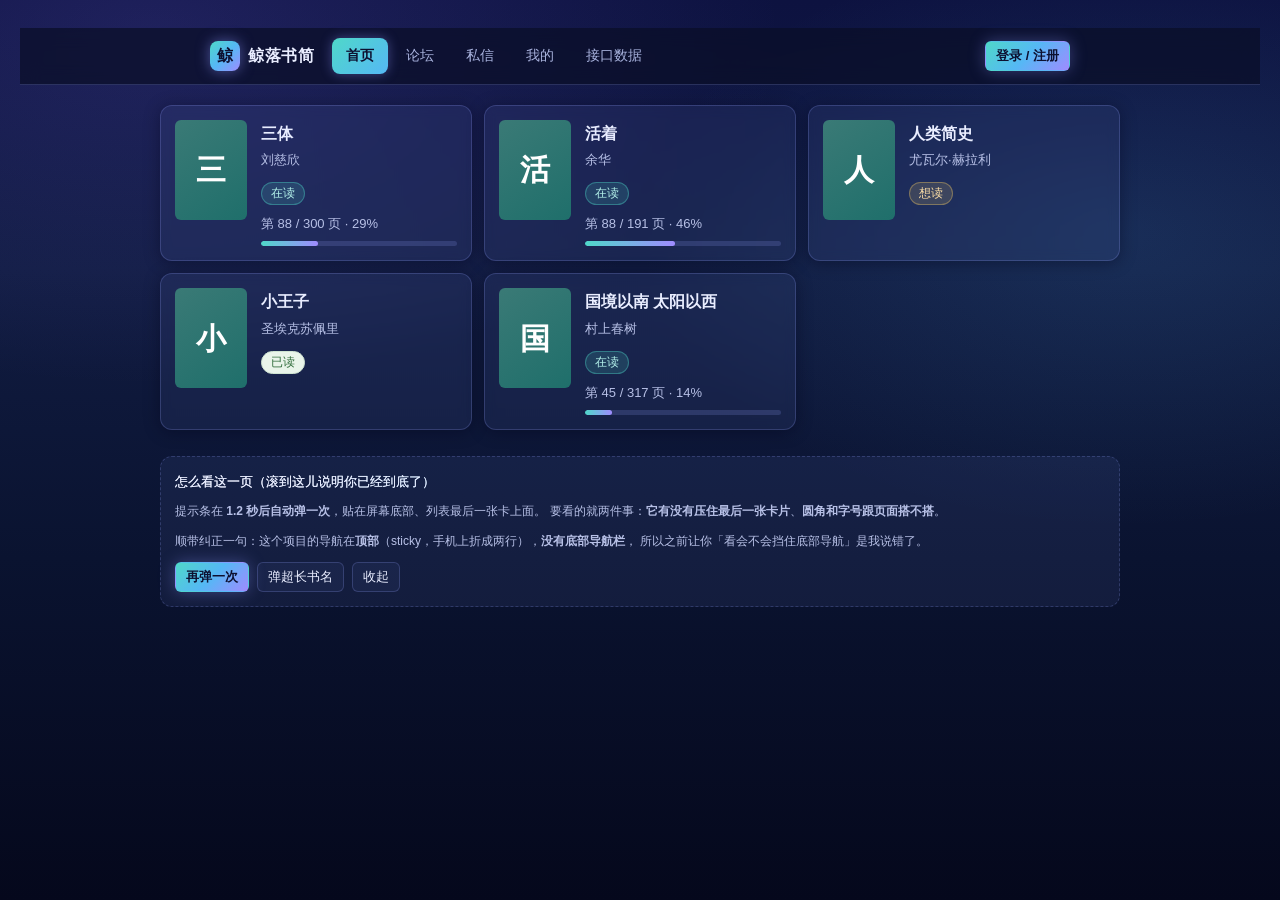
==== commit 982b3fd3: "Day 29｜预览页改真页面外壳：真顶部导航 + 真书单卡片 改了什么：docs/banner-preview.html 从「空白页摆三条样例」改成「真页面外壳」——原样复制 index.html 的" ====
--- a/docs/banner-preview.html
+++ b/docs/banner-preview.html
@@ -3,73 +3,122 @@
 <head>
 <meta charset="UTF-8">
 <meta name="viewport" content="width=device-width, initial-scale=1">
-<title>同步失败提示条 · 预览（用真 styles.css）</title>
-<!-- 直接引仓库里的真样式，不是复制的副本，所以看到的就是线上那个样子 -->
+<title>同步失败提示条 · 真页面预览</title>
+<!-- 引仓库里的真 styles.css，颜色/圆角/字号就是线上那份 -->
 <link rel="stylesheet" href="../styles.css">
 <style>
-  /* 只为本预览页服务的排版，不进仓库 */
-  .preview-wrap { max-width: 420px; margin: 0 auto; padding: 20px 16px 120px; }
-  .preview-h { font-size: 15px; font-weight: 500; margin: 26px 0 8px; color: var(--ink); }
-  .preview-note { font-size: 12px; color: var(--ink-soft); line-height: 1.7; margin: 0 0 12px; }
-  .demo-btn {
-    display: inline-block; margin: 6px 8px 6px 0; padding: 8px 14px;
-    border: 1px solid var(--accent); border-radius: var(--radius);
-    background: var(--card); color: var(--accent); font: inherit; cursor: pointer;
+  /* 只服务这一页，不进产品样式：说明区 + 按钮组 */
+  .preview-tools {
+    margin: 26px 0 40px; padding: 14px;
+    border: 1px dashed var(--line); border-radius: var(--radius);
+    background: var(--card);
   }
-  .phone-frame {
-    border: 1px solid var(--line); border-radius: 14px; background: var(--paper);
-    padding: 14px; margin-bottom: 10px;
-  }
-  /* 三条不同状态的条一起摆出来，方便一眼比对 */
-  .stack .sync-banner { position: static; transform: none; margin-bottom: 10px; max-width: none; }
+  .preview-tools h2 { margin: 0 0 8px; font-size: 13px; font-weight: 500; color: var(--ink); }
+  .preview-tools p { margin: 0 0 10px; font-size: 12px; line-height: 1.7; color: var(--ink-soft); }
+  .preview-tools .row { display: flex; flex-wrap: wrap; gap: 8px; }
 </style>
 </head>
 <body>
 
-<div class="preview-wrap">
-  <h1 style="font-size:15px;font-weight:500;color:var(--ink)">同步失败提示条 · 预览</h1>
-  <p class="preview-note">
-    这一页引的是 <code>whale-fall-letters/styles.css</code> 本体，所以颜色、圆角、字号就是线上那份。
-    下面是三种文案放在手机宽度里的样子；最后一块是**真的在页面底部**弹出来（点按钮试）。
-  </p>
-
-  <div class="preview-h">① 添加失败</div>
-  <div class="stack">
-    <div class="sync-banner" role="status">
-      <span class="sync-banner-text">「添加《云边有个小卖部》」没同步到云端，已恢复原样：连不上服务器，请检查网络后重试</span>
-      <button type="button" class="sync-banner-close">知道了</button>
+<!-- ===== 这一块是从 index.html 原样复制的真导航（顶部 sticky，不是底部） ===== -->
+<header class="site-nav">
+  <div class="site-nav-inner">
+    <a class="site-brand" href="#">
+      <span class="site-brand-mark">鲸</span>
+      <span class="site-brand-text">鲸落书简</span>
+    </a>
+    <nav class="site-nav-links">
+      <button class="site-nav-link is-active" type="button">首页</button>
+      <button class="site-nav-link" type="button">论坛</button>
+      <button class="site-nav-link" type="button">私信</button>
+      <button class="site-nav-link" type="button">我的</button>
+      <button class="site-nav-link" type="button">接口数据</button>
+    </nav>
+    <div class="site-nav-auth">
+      <button class="btn btn-primary btn-sm" type="button">登录 / 注册</button>
     </div>
   </div>
+</header>
 
-  <div class="preview-h">② 修改失败（文案短一些）</div>
-  <div class="stack">
-    <div class="sync-banner" role="status">
-      <span class="sync-banner-text">「修改」没同步到云端，已恢复原样：连不上服务器，请检查网络后重试</span>
-      <button type="button" class="sync-banner-close">知道了</button>
+<div class="wrap">
+  <section class="view">
+    <!-- 真类名的书单卡片，用来判断「底部提示条会不会压住最后一张卡」 -->
+    <div class="book-list">
+
+      <article class="book-card">
+        <div class="cover"><span>三</span></div>
+        <div class="book-card-body">
+          <h3 class="book-title">三体</h3>
+          <p class="book-author">刘慈欣</p>
+          <span class="badge badge-reading">在读</span>
+          <p class="progress-line">第 88 / 300 页 · 29%</p>
+          <div class="bar"><div class="bar-fill" style="width:29%"></div></div>
+        </div>
+      </article>
+
+      <article class="book-card">
+        <div class="cover"><span>活</span></div>
+        <div class="book-card-body">
+          <h3 class="book-title">活着</h3>
+          <p class="book-author">余华</p>
+          <span class="badge badge-reading">在读</span>
+          <p class="progress-line">第 88 / 191 页 · 46%</p>
+          <div class="bar"><div class="bar-fill" style="width:46%"></div></div>
+        </div>
+      </article>
+
+      <article class="book-card">
+        <div class="cover"><span>人</span></div>
+        <div class="book-card-body">
+          <h3 class="book-title">人类简史</h3>
+          <p class="book-author">尤瓦尔·赫拉利</p>
+          <span class="badge badge-want">想读</span>
+        </div>
+      </article>
+
+      <article class="book-card">
+        <div class="cover"><span>小</span></div>
+        <div class="book-card-body">
+          <h3 class="book-title">小王子</h3>
+          <p class="book-author">圣埃克苏佩里</p>
+          <span class="badge badge-finished">已读</span>
+        </div>
+      </article>
+
+      <article class="book-card">
+        <div class="cover"><span>国</span></div>
+        <div class="book-card-body">
+          <h3 class="book-title">国境以南 太阳以西</h3>
+          <p class="book-author">村上春树</p>
+          <span class="badge badge-reading">在读</span>
+          <p class="progress-line">第 45 / 317 页 · 14%</p>
+          <div class="bar"><div class="bar-fill" style="width:14%"></div></div>
+        </div>
+      </article>
+
+    </div>
+  </section>
+
+  <!-- 说明与按钮：放在列表之后，所以打开首屏先看到的是「真页面 + 提示条」 -->
+  <div class="preview-tools">
+    <h2>怎么看这一页（滚到这儿说明你已经到底了）</h2>
+    <p>
+      提示条在 <strong>1.2 秒后自动弹一次</strong>，贴在屏幕底部、列表最后一张卡上面。
+      要看的就两件事：<strong>它有没有压住最后一张卡片</strong>、<strong>圆角和字号跟页面搭不搭</strong>。
+    </p>
+    <p>
+      顺带纠正一句：这个项目的导航在<strong>顶部</strong>（sticky，手机上折成两行），<strong>没有底部导航栏</strong>，
+      所以之前让你「看会不会挡住底部导航」是我说错了。
+    </p>
+    <div class="row">
+      <button type="button" class="btn btn-primary btn-sm" id="btn-show">再弹一次</button>
+      <button type="button" class="btn btn-sm" id="btn-show-long">弹超长书名</button>
+      <button type="button" class="btn btn-sm" id="btn-hide">收起</button>
     </div>
   </div>
-
-  <div class="preview-h">③ 删除失败</div>
-  <div class="stack">
-    <div class="sync-banner" role="status">
-      <span class="sync-banner-text">「删除」没同步到云端，已恢复原样：服务器返回 502，请稍后重试</span>
-      <button type="button" class="sync-banner-close">知道了</button>
-    </div>
-  </div>
-
-  <div class="preview-h">④ 真的在底部弹出来</div>
-  <p class="preview-note">点下面的按钮，条会固定在页面底部居中，12 秒自己收起；点「知道了」也能收。</p>
-  <div class="phone-frame">
-    <button type="button" class="demo-btn" id="btn-show">弹一条试试</button>
-    <button type="button" class="demo-btn" id="btn-show-long">弹一条很长的（书名很长的极端情况）</button>
-  </div>
-  <p class="preview-note">
-    ⚠️ 这一页只证明「样式和文案长这样」。<strong>真机效果还得你自己在手机上看一眼</strong>：
-    会不会挡住底部导航、圆角和你现在的页面搭不搭。
-  </p>
 </div>
 
-<!-- 下面这段只是让 ④ 能真弹出来，逻辑和 sync.js 里的 showSyncError 一致 -->
+<!-- 真的提示条，结构和 sync.js 里造的一模一样 -->
 <div class="sync-banner" id="live-banner" role="status" aria-live="polite" hidden>
   <span class="sync-banner-text" id="live-text"></span>
   <button type="button" class="sync-banner-close" id="live-close">知道了</button>
@@ -92,12 +141,18 @@
   }
 
   document.getElementById('live-close').addEventListener('click', hide);
+  document.getElementById('btn-hide').addEventListener('click', hide);
   document.getElementById('btn-show').addEventListener('click', function () {
     show('「添加《三体》」没同步到云端，已恢复原样：连不上服务器，请检查网络后重试');
   });
   document.getElementById('btn-show-long').addEventListener('click', function () {
     show('「添加《献给阿尔吉侬的花束（纪念版·全译注本）》」没同步到云端，已恢复原样：连不上服务器，请检查网络后重试');
   });
+
+  // 打开 1.2 秒后自动弹一次，不点按钮也能看见真实位置
+  setTimeout(function () {
+    show('「添加《三体》」没同步到云端，已恢复原样：连不上服务器，请检查网络后重试');
+  }, 1200);
 </script>
 
 </body>
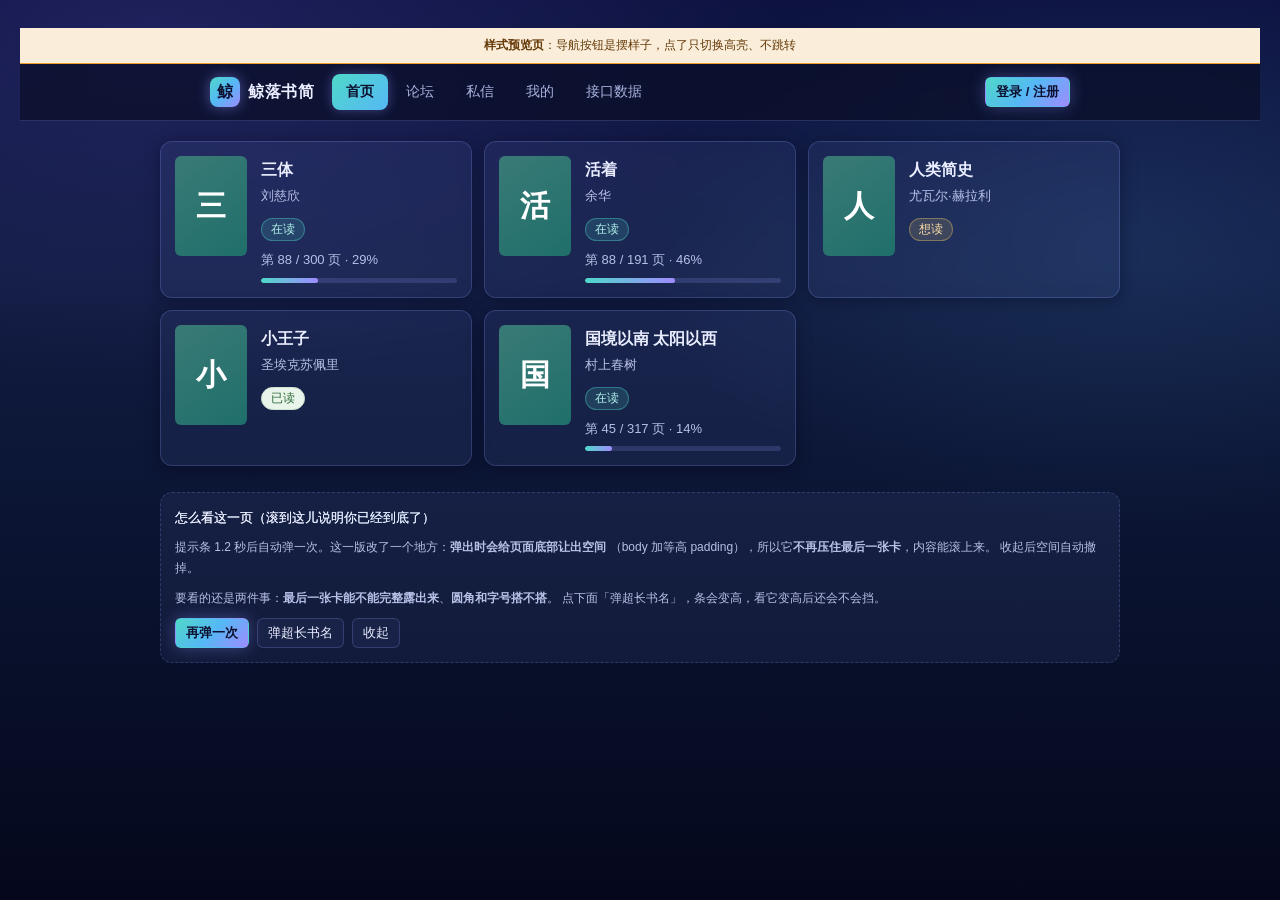
==== commit 4955d7a8: "Day 29｜提示条改成让出空间而不是盖住内容 改了什么：sync.js 新增 reserveSpaceForBanner——弹出时给 body 加「条高 + 26px」的 padding-botto" ====
--- a/docs/banner-preview.html
+++ b/docs/banner-preview.html
@@ -7,7 +7,14 @@
 <!-- 引仓库里的真 styles.css，颜色/圆角/字号就是线上那份 -->
 <link rel="stylesheet" href="../styles.css">
 <style>
-  /* 只服务这一页，不进产品样式：说明区 + 按钮组 */
+  /* 只服务这一页，不进产品样式 */
+  .preview-note-bar {
+    position: sticky; top: 0; z-index: 60;
+    padding: 8px 14px;
+    background: #FAEEDA; color: #633806;
+    border-bottom: 1px solid #EF9F27;
+    font-size: 12px; line-height: 1.6; text-align: center;
+  }
   .preview-tools {
     margin: 26px 0 40px; padding: 14px;
     border: 1px dashed var(--line); border-radius: var(--radius);
@@ -20,29 +27,33 @@
 </head>
 <body>
 
-<!-- ===== 这一块是从 index.html 原样复制的真导航（顶部 sticky，不是底部） ===== -->
+<!-- 这一条是预览页自己的，告诉你哪部分是真的、哪部分是摆样子 -->
+<div class="preview-note-bar" id="note-bar">
+  <strong>样式预览页</strong>：导航按钮是摆样子，点了只切换高亮、不跳转
+</div>
+
+<!-- ===== 从 index.html 原样复制的真导航（顶部 sticky，本项目没有底部导航） ===== -->
 <header class="site-nav">
   <div class="site-nav-inner">
-    <a class="site-brand" href="#">
+    <a class="site-brand" href="#" id="brand">
       <span class="site-brand-mark">鲸</span>
       <span class="site-brand-text">鲸落书简</span>
     </a>
-    <nav class="site-nav-links">
-      <button class="site-nav-link is-active" type="button">首页</button>
-      <button class="site-nav-link" type="button">论坛</button>
-      <button class="site-nav-link" type="button">私信</button>
-      <button class="site-nav-link" type="button">我的</button>
-      <button class="site-nav-link" type="button">接口数据</button>
+    <nav class="site-nav-links" id="nav-links">
+      <button class="site-nav-link is-active" type="button" data-name="首页">首页</button>
+      <button class="site-nav-link" type="button" data-name="论坛">论坛</button>
+      <button class="site-nav-link" type="button" data-name="私信">私信</button>
+      <button class="site-nav-link" type="button" data-name="我的">我的</button>
+      <button class="site-nav-link" type="button" data-name="接口数据">接口数据</button>
     </nav>
     <div class="site-nav-auth">
-      <button class="btn btn-primary btn-sm" type="button">登录 / 注册</button>
+      <button class="btn btn-primary btn-sm" type="button" id="btn-login">登录 / 注册</button>
     </div>
   </div>
 </header>
 
 <div class="wrap">
   <section class="view">
-    <!-- 真类名的书单卡片，用来判断「底部提示条会不会压住最后一张卡」 -->
     <div class="book-list">
 
       <article class="book-card">
@@ -99,16 +110,16 @@
     </div>
   </section>
 
-  <!-- 说明与按钮：放在列表之后，所以打开首屏先看到的是「真页面 + 提示条」 -->
   <div class="preview-tools">
     <h2>怎么看这一页（滚到这儿说明你已经到底了）</h2>
     <p>
-      提示条在 <strong>1.2 秒后自动弹一次</strong>，贴在屏幕底部、列表最后一张卡上面。
-      要看的就两件事：<strong>它有没有压住最后一张卡片</strong>、<strong>圆角和字号跟页面搭不搭</strong>。
+      提示条 1.2 秒后自动弹一次。这一版改了一个地方：<strong>弹出时会给页面底部让出空间</strong>
+      （body 加等高 padding），所以它<strong>不再压住最后一张卡</strong>，内容能滚上来。
+      收起后空间自动撤掉。
     </p>
     <p>
-      顺带纠正一句：这个项目的导航在<strong>顶部</strong>（sticky，手机上折成两行），<strong>没有底部导航栏</strong>，
-      所以之前让你「看会不会挡住底部导航」是我说错了。
+      要看的还是两件事：<strong>最后一张卡能不能完整露出来</strong>、<strong>圆角和字号搭不搭</strong>。
+      点下面「弹超长书名」，条会变高，看它变高后还会不会挡。
     </p>
     <div class="row">
       <button type="button" class="btn btn-primary btn-sm" id="btn-show">再弹一次</button>
@@ -127,16 +138,34 @@
 <script>
   var liveBanner = document.getElementById('live-banner');
   var liveText = document.getElementById('live-text');
+  var noteBar = document.getElementById('note-bar');
+  var noteDefault = noteBar.innerHTML;
   var timer = null;
+  var padBackup = null;
+
+  /* 和 sync.js 里的 reserveSpaceForBanner 同一套逻辑：
+     弹出时把 body 底部让出「条高 + 26px」，收起时还原。 */
+  function reserve(h) {
+    var b = document.body;
+    if (h > 0) {
+      if (padBackup === null) padBackup = b.style.paddingBottom || '';
+      b.style.paddingBottom = h + 'px';
+    } else if (padBackup !== null) {
+      b.style.paddingBottom = padBackup;
+      padBackup = null;
+    }
+  }
 
   function show(msg) {
     liveText.textContent = msg;
     liveBanner.hidden = false;
+    reserve(liveBanner.offsetHeight + 26);
     if (timer) clearTimeout(timer);
     timer = setTimeout(hide, 12000);
   }
   function hide() {
     liveBanner.hidden = true;
+    reserve(0);
     if (timer) { clearTimeout(timer); timer = null; }
   }
 
@@ -149,7 +178,32 @@
     show('「添加《献给阿尔吉侬的花束（纪念版·全译注本）》」没同步到云端，已恢复原样：连不上服务器，请检查网络后重试');
   });
 
-  // 打开 1.2 秒后自动弹一次，不点按钮也能看见真实位置
+  /* 导航按钮：给个明确反馈，别让人以为页面卡死了。
+     点一下 → 高亮跟着走 + 顶部说明条写清「这里不跳转」。 */
+  function tell(text) {
+    noteBar.innerHTML = text;
+    setTimeout(function () { noteBar.innerHTML = noteDefault; }, 2600);
+  }
+
+  document.getElementById('nav-links').addEventListener('click', function (e) {
+    var btn = e.target.closest ? e.target.closest('.site-nav-link') : null;
+    if (!btn) return;
+    var links = this.querySelectorAll('.site-nav-link');
+    for (var i = 0; i < links.length; i++) links[i].classList.remove('is-active');
+    btn.classList.add('is-active');
+    tell('预览页不跳转 —— 你点了「<strong>' + btn.getAttribute('data-name') + '</strong>」');
+  });
+
+  document.getElementById('brand').addEventListener('click', function (e) {
+    e.preventDefault();
+    tell('预览页不跳转 —— 你点了<strong>站名</strong>');
+  });
+
+  document.getElementById('btn-login').addEventListener('click', function () {
+    tell('预览页不跳转 —— 你点了<strong>登录 / 注册</strong>');
+  });
+
+  // 打开 1.2 秒后自动弹一次，不用点按钮也能看见真实位置和让位效果
   setTimeout(function () {
     show('「添加《三体》」没同步到云端，已恢复原样：连不上服务器，请检查网络后重试');
   }, 1200);
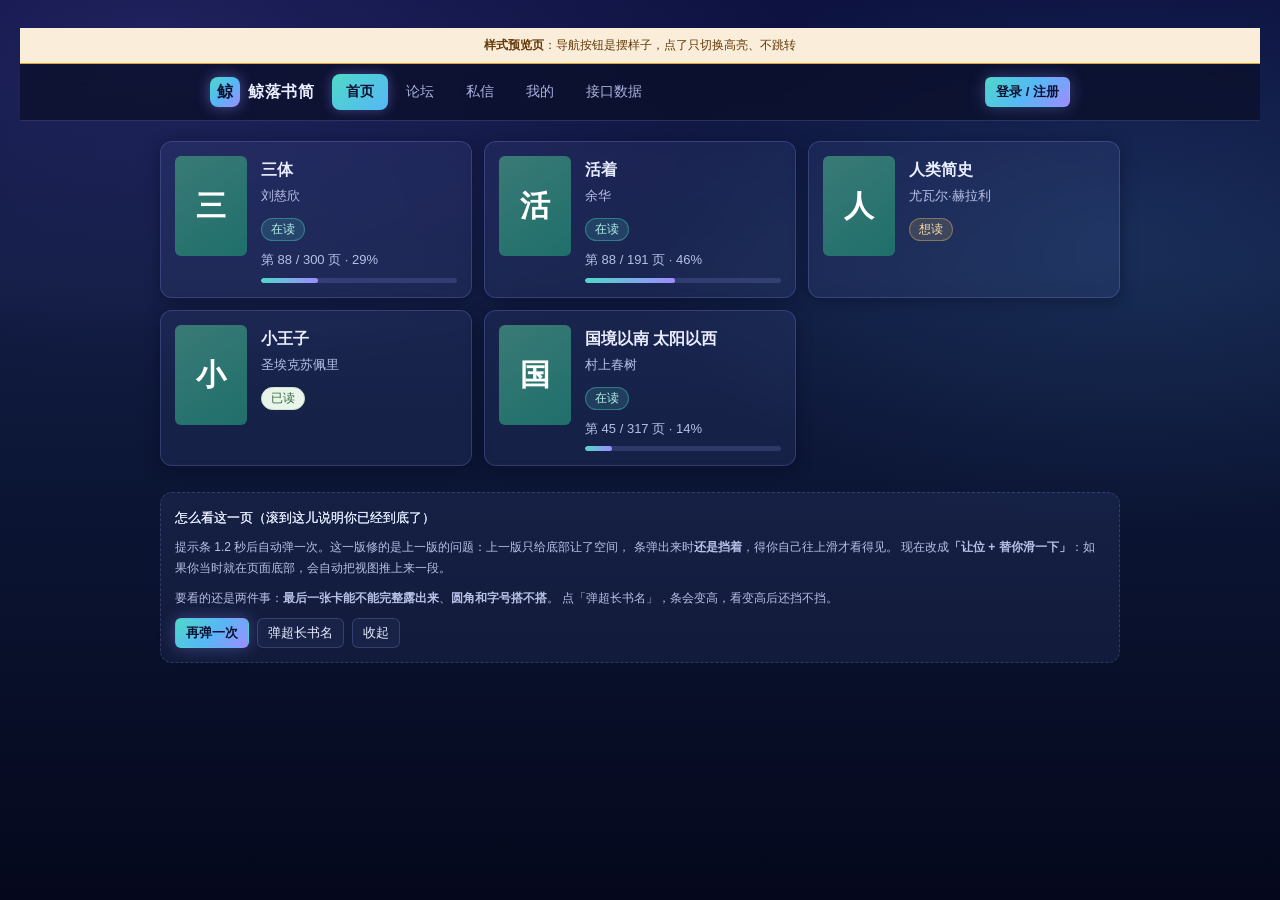
==== commit 0e655c88: "Day 29｜提示条在底部时替你滑一下，并把条压薄 改了什么：sync.js 新增 nearBottom() 并在 showSyncError 里补第二步——在页面底部时 scrollBy(0, 条高" ====
--- a/docs/banner-preview.html
+++ b/docs/banner-preview.html
@@ -113,13 +113,13 @@
   <div class="preview-tools">
     <h2>怎么看这一页（滚到这儿说明你已经到底了）</h2>
     <p>
-      提示条 1.2 秒后自动弹一次。这一版改了一个地方：<strong>弹出时会给页面底部让出空间</strong>
-      （body 加等高 padding），所以它<strong>不再压住最后一张卡</strong>，内容能滚上来。
-      收起后空间自动撤掉。
+      提示条 1.2 秒后自动弹一次。这一版修的是上一版的问题：上一版只给底部让了空间，
+      条弹出来时<strong>还是挡着</strong>，得你自己往上滑才看得见。
+      现在改成<strong>「让位 + 替你滑一下」</strong>：如果你当时就在页面底部，会自动把视图推上来一段。
     </p>
     <p>
       要看的还是两件事：<strong>最后一张卡能不能完整露出来</strong>、<strong>圆角和字号搭不搭</strong>。
-      点下面「弹超长书名」，条会变高，看它变高后还会不会挡。
+      点「弹超长书名」，条会变高，看变高后还挡不挡。
     </p>
     <div class="row">
       <button type="button" class="btn btn-primary btn-sm" id="btn-show">再弹一次</button>
@@ -156,10 +156,24 @@
     }
   }
 
+  /* 和 sync.js 里的 nearBottom 同一套判断 */
+  function nearBottom() {
+    var doc = document.documentElement;
+    var y = window.pageYOffset || doc.scrollTop || 0;
+    var vh = window.innerHeight || doc.clientHeight || 0;
+    var sh = Math.max(document.body.scrollHeight, doc.scrollHeight);
+    return sh ? (y + vh) >= (sh - 60) : false;
+  }
+
   function show(msg) {
     liveText.textContent = msg;
     liveBanner.hidden = false;
-    reserve(liveBanner.offsetHeight + 26);
+
+    var h = liveBanner.offsetHeight + 26;
+    var atBottom = nearBottom();
+    reserve(h);
+    if (atBottom) window.scrollBy(0, h);   // 在底部就替你滑那一下
+
     if (timer) clearTimeout(timer);
     timer = setTimeout(hide, 12000);
   }
--- a/styles.css
+++ b/styles.css
@@ -1251,13 +1251,13 @@
   display: flex;
   align-items: center;
   gap: 12px;
-  max-width: min(92vw, 460px);
-  padding: 10px 12px 10px 14px;
+  max-width: min(94vw, 460px);
+  padding: 9px 10px 9px 12px;
   border: 1px solid var(--danger);
   border-radius: var(--radius);
   background: var(--danger-bg);
   color: var(--ink);
-  font-size: 13px;
+  font-size: 12px;
   line-height: 1.5;
   box-shadow: var(--shadow);
 }
